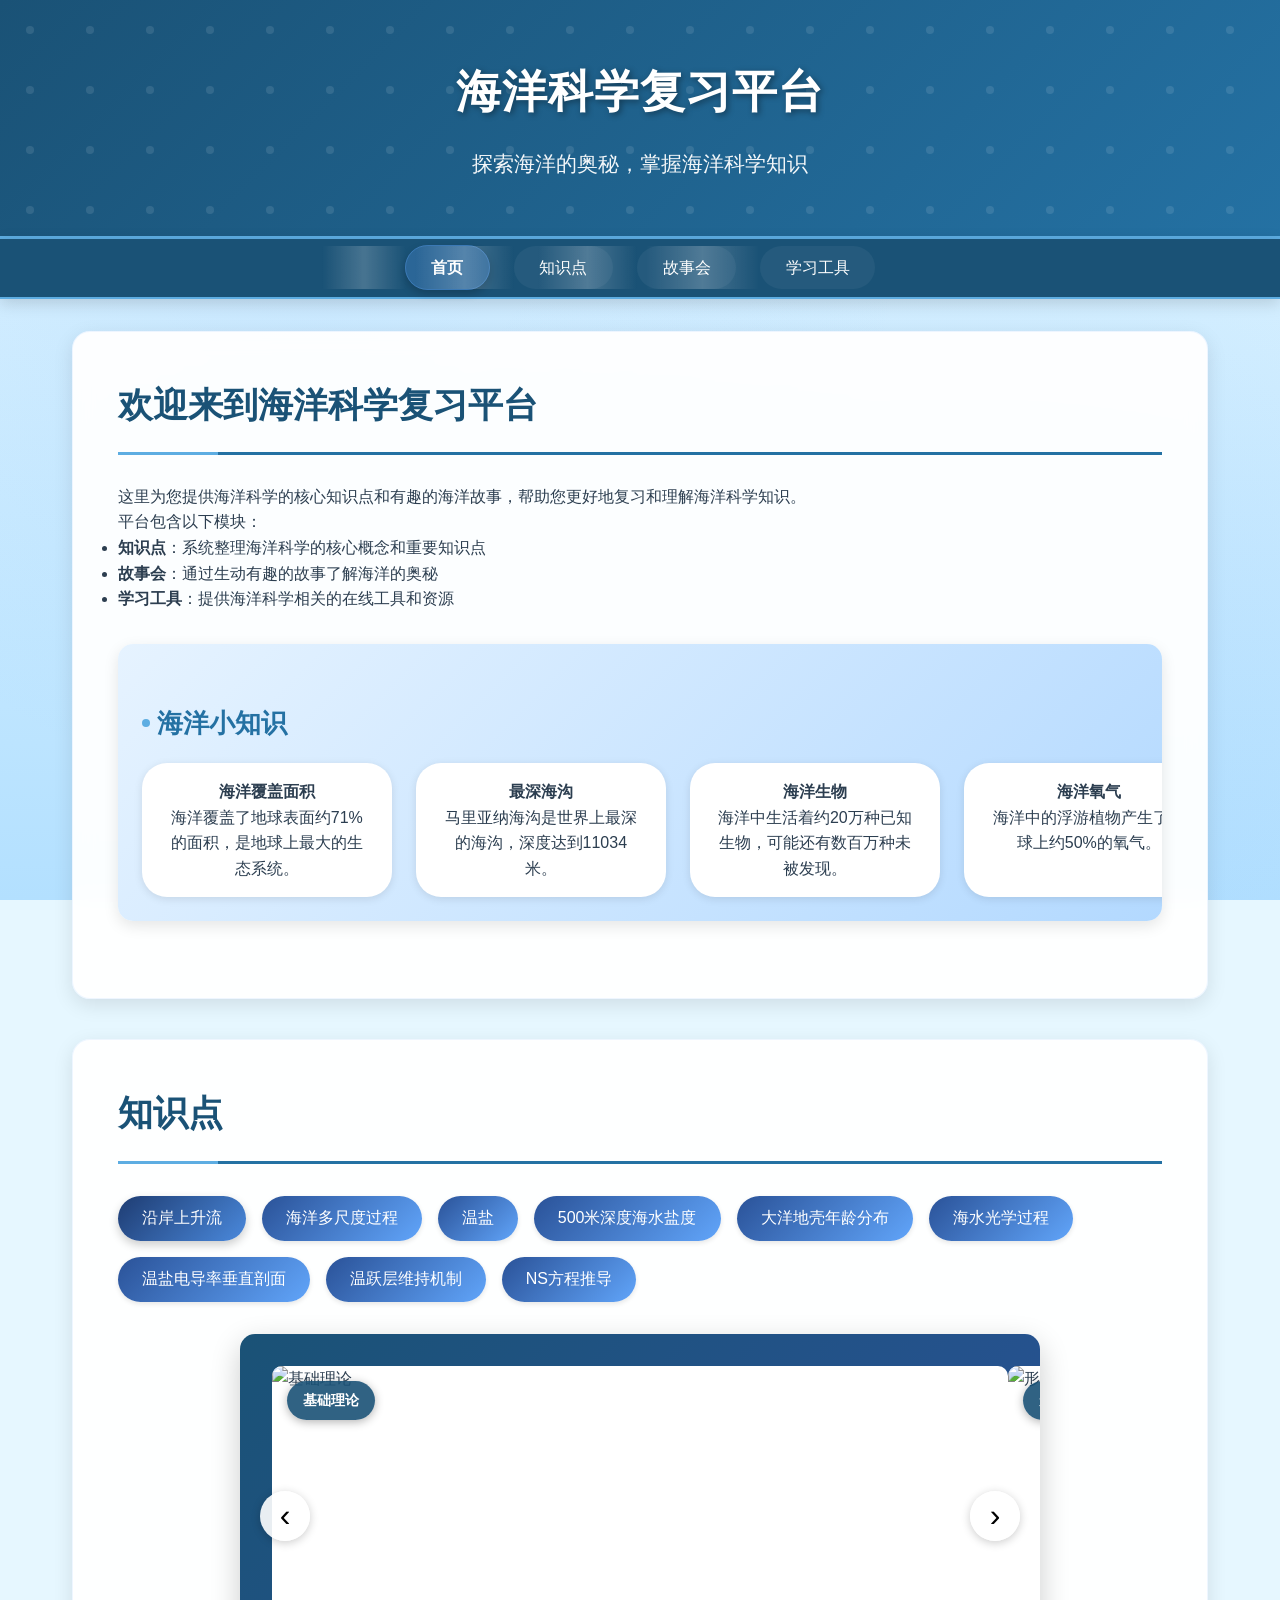
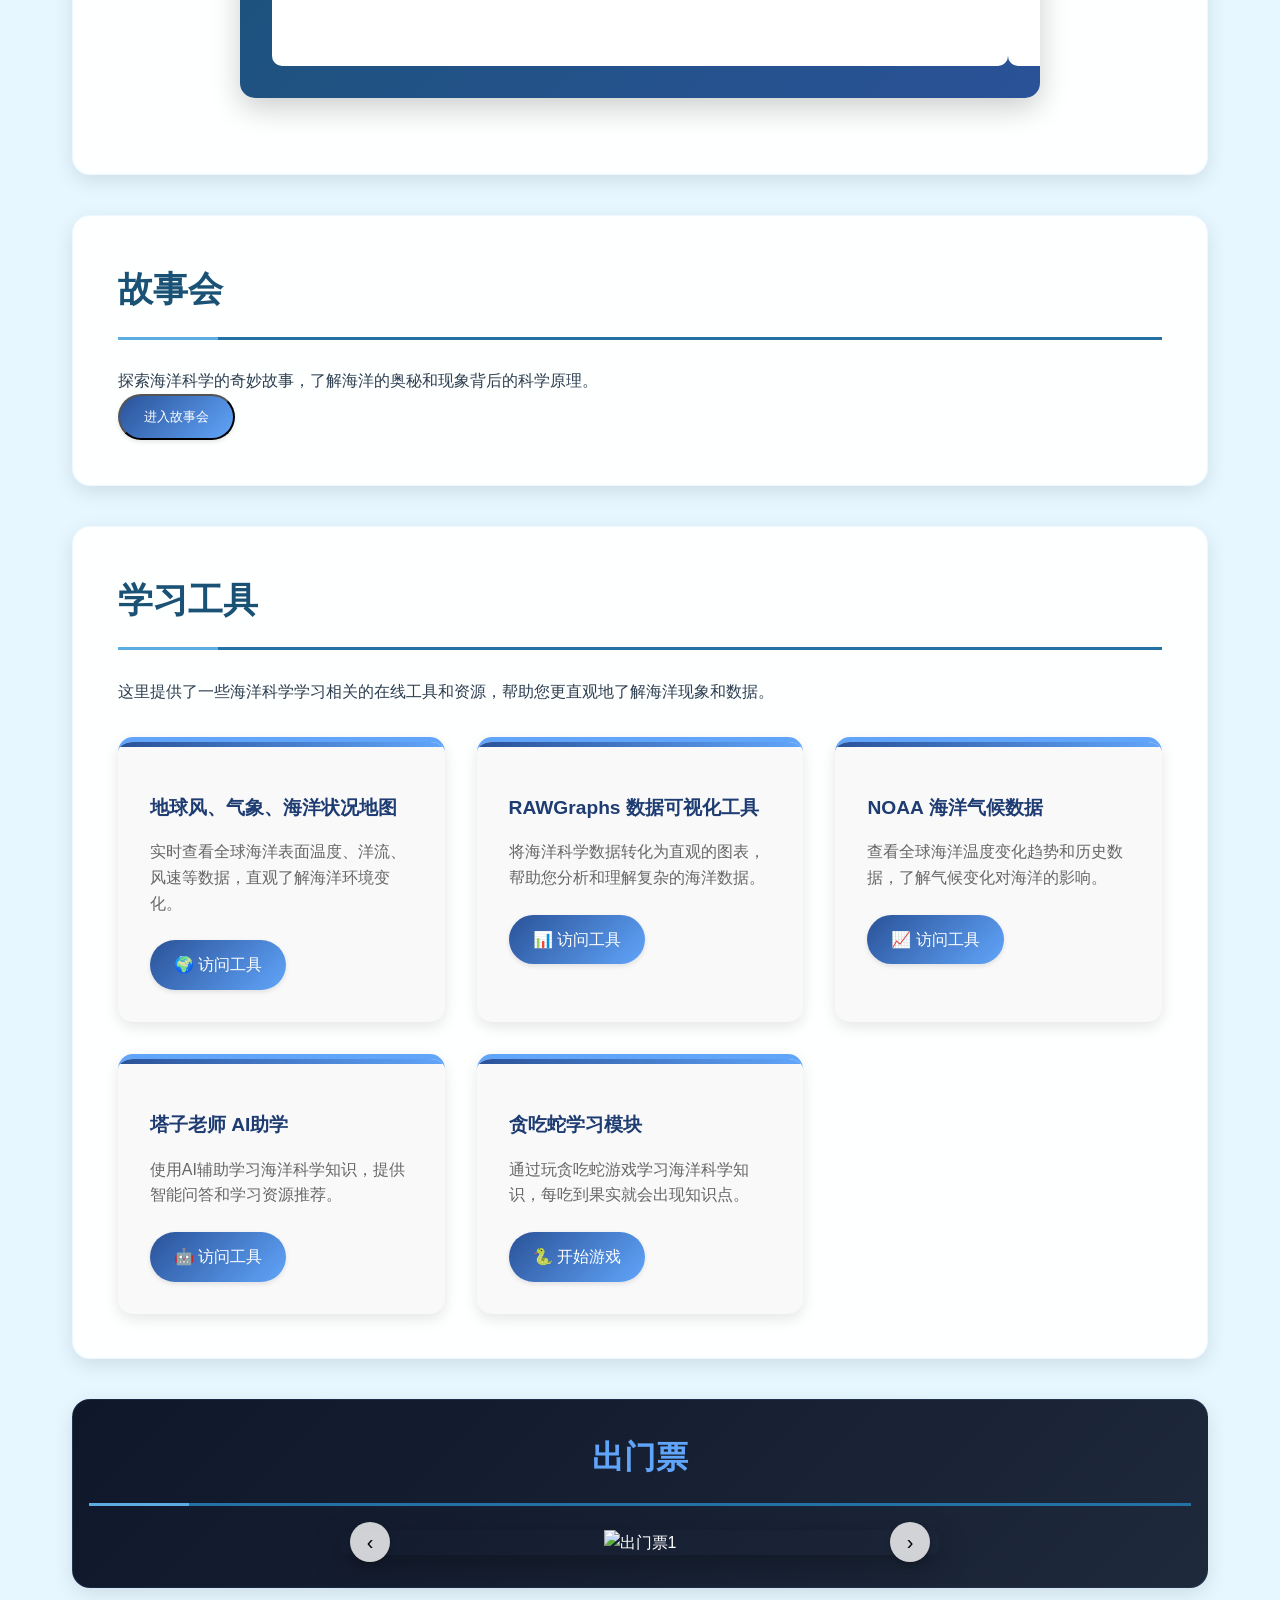
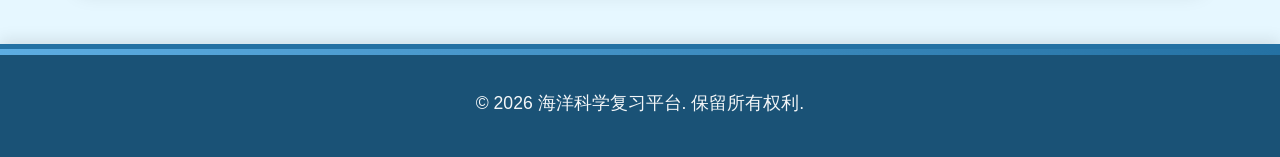
==== index.html @ c27cdcae "Add files via upload" ====
<!DOCTYPE html>
<html lang="zh-CN">
<head>
    <meta charset="UTF-8">
    <meta name="viewport" content="width=device-width, initial-scale=1.0">
    <title>海洋科学复习平台</title>
    <link rel="stylesheet" href="style.css">
</head>
<body>
    <header>
        <h1>海洋科学复习平台</h1>
        <p>探索海洋的奥秘，掌握海洋科学知识</p>
        <div class="ocean-wave"></div>
    </header>
    
    <nav>
        <ul>
            <li><a href="#home" class="active">首页</a></li>
            <li><a href="#knowledge">知识点</a></li>
            <li><a href="#stories">故事会</a></li>
            <li><a href="#tools">学习工具</a></li>
        </ul>
    </nav>
    
    <main>
        <section id="home">
            <h2>欢迎来到海洋科学复习平台</h2>
            <p>这里为您提供海洋科学的核心知识点和有趣的海洋故事，帮助您更好地复习和理解海洋科学知识。</p>
            <p>平台包含以下模块：</p>
            <ul>
                <li><strong>知识点</strong>：系统整理海洋科学的核心概念和重要知识点</li>
                <li><strong>故事会</strong>：通过生动有趣的故事了解海洋的奥秘</li>
                <li><strong>学习工具</strong>：提供海洋科学相关的在线工具和资源</li>
            </ul>
            
            <!-- 海洋小知识滚动视窗 -->
            <div class="scroll-window">
                <h3>海洋小知识</h3>
                <div class="scroll-content">
                    <div class="scroll-item">
                        <strong>海洋覆盖面积</strong>
                        <p>海洋覆盖了地球表面约71%的面积，是地球上最大的生态系统。</p>
                    </div>
                    <div class="scroll-item">
                        <strong>最深海沟</strong>
                        <p>马里亚纳海沟是世界上最深的海沟，深度达到11034米。</p>
                    </div>
                    <div class="scroll-item">
                        <strong>海洋生物</strong>
                        <p>海洋中生活着约20万种已知生物，可能还有数百万种未被发现。</p>
                    </div>
                    <div class="scroll-item">
                        <strong>海洋氧气</strong>
                        <p>海洋中的浮游植物产生了地球上约50%的氧气。</p>
                    </div>
                    <div class="scroll-item">
                        <strong>海水盐度</strong>
                        <p>海水的平均盐度约为3.5%，相当于每升海水中含有35克盐。</p>
                    </div>
                </div>
            </div>
        </section>
        
        <section id="knowledge">
            <h2>知识点</h2>
            
            <!-- 知识主题选择 -->
            <div class="knowledge-topics">
                <button class="topic-btn active" data-topic="upwelling">沿岸上升流</button>
                <button class="topic-btn" data-topic="multi-scale">海洋多尺度过程</button>
                <button class="topic-btn" data-topic="temperature-salinity">温盐</button>
                <button class="topic-btn" data-topic="500m-salinity">500米深度海水盐度</button>
                <button class="topic-btn" data-topic="ocean-crust-age">大洋地壳年龄分布</button>
                <button class="topic-btn" data-topic="ocean-optics">海水光学过程</button>
                <button class="topic-btn" data-topic="temp-salinity-profile">温盐电导率垂直剖面</button>
                <button class="topic-btn" data-topic="thermocline-maintenance">温跃层维持机制</button>
                <button class="topic-btn" data-topic="ns-equation">NS方程推导</button>
            </div>
            
            <!-- 沿岸上升流知识 -->
            <div id="upwelling-topic" class="knowledge-panel">
                <div class="knowledge-carousel-wrapper">
                    <div class="knowledge-carousel-track">
                        <div class="knowledge-carousel-item" data-knowledge="theory" data-topic="upwelling">
                            <img src="../沿岸上升流/微信图片_20260409132640_282_37.jpg" alt="基础理论" />
                            <span class="knowledge-name">基础理论</span>
                        </div>
                        <div class="knowledge-carousel-item" data-knowledge="formation" data-topic="upwelling">
                            <img src="../沿岸上升流/微信图片_20260409132649_284_37.jpg" alt="形成机制" />
                            <span class="knowledge-name">形成机制</span>
                        </div>
                        <div class="knowledge-carousel-item" data-knowledge="ecology" data-topic="upwelling">
                            <img src="../沿岸上升流/微信图片_20260409132653_285_37.jpg" alt="生态效应" />
                            <span class="knowledge-name">生态效应</span>
                        </div>
                        <div class="knowledge-carousel-item" data-knowledge="summary" data-topic="upwelling">
                            <img src="../沿岸上升流/微信图片_20260409132700_286_37.jpg" alt="重点总结" />
                            <span class="knowledge-name">重点总结</span>
                        </div>
                    </div>
                    <button class="knowledge-carousel-prev">‹</button>
                    <button class="knowledge-carousel-next">›</button>
                </div>
            </div>
            
            <!-- 海洋多尺度过程知识 -->
            <div id="multi-scale-topic" class="knowledge-panel" style="display: none;">
                <div class="knowledge-carousel-wrapper">
                    <div class="knowledge-carousel-track">
                        <div class="knowledge-carousel-item" data-knowledge="spectral" data-topic="multi-scale">
                            <img src="../海洋多尺度过程时空谱图/微信图片_20260409132427_266_37.jpg" alt="时空谱图" />
                            <span class="knowledge-name">时空谱图分析</span>
                        </div>
                    </div>
                    <button class="knowledge-carousel-prev">‹</button>
                    <button class="knowledge-carousel-next">›</button>
                </div>
            </div>
            
            <!-- 温盐知识 -->
            <div id="temperature-salinity-topic" class="knowledge-panel" style="display: none;">
                <div class="knowledge-carousel-wrapper">
                    <div class="knowledge-carousel-track">
                        <div class="knowledge-carousel-item" data-knowledge="temperature-salinity" data-topic="temperature-salinity">
                            <img src="../温盐/屏幕截图 2026-04-09 185534.png" alt="温盐图" />
                            <span class="knowledge-name">温盐分析</span>
                        </div>
                    </div>
                    <button class="knowledge-carousel-prev">‹</button>
                    <button class="knowledge-carousel-next">›</button>
                </div>
            </div>
            
            <!-- 500米深度海水盐度知识 -->
            <div id="500m-salinity-topic" class="knowledge-panel" style="display: none;">
                <div class="knowledge-carousel-wrapper">
                    <div class="knowledge-carousel-track">
                        <div class="knowledge-carousel-item" data-knowledge="500m-salinity" data-topic="500m-salinity">
                            <img src="../500 米深度海水盐度/屏幕截图 2026-04-09 191024.png" alt="500米深度海水盐度" />
                            <span class="knowledge-name">500米深度海水盐度</span>
                        </div>
                    </div>
                    <button class="knowledge-carousel-prev">‹</button>
                    <button class="knowledge-carousel-next">›</button>
                </div>
            </div>
            
            <!-- 大洋地壳年龄分布知识 -->
            <div id="ocean-crust-age-topic" class="knowledge-panel" style="display: none;">
                <div class="knowledge-carousel-wrapper">
                    <div class="knowledge-carousel-track">
                        <div class="knowledge-carousel-item" data-knowledge="ocean-crust-age" data-topic="ocean-crust-age">
                            <img src="../大洋地壳年龄分布/屏幕截图 2026-04-09 193112.png" alt="大洋地壳年龄分布" />
                            <span class="knowledge-name">大洋地壳年龄分布</span>
                        </div>
                    </div>
                    <button class="knowledge-carousel-prev">‹</button>
                    <button class="knowledge-carousel-next">›</button>
                </div>
            </div>
            
            <!-- 海水光学过程知识 -->
            <div id="ocean-optics-topic" class="knowledge-panel" style="display: none;">
                <div class="knowledge-carousel-wrapper">
                    <div class="knowledge-carousel-track">
                        <div class="knowledge-carousel-item" data-knowledge="ocean-optics" data-topic="ocean-optics">
                            <img src="../海水光学过程示意图/屏幕截图 2026-04-09 194206.png" alt="海水光学过程" />
                            <span class="knowledge-name">海水光学过程</span>
                        </div>
                    </div>
                    <button class="knowledge-carousel-prev">‹</button>
                    <button class="knowledge-carousel-next">›</button>
                </div>
            </div>
            
            <!-- 温盐电导率垂直剖面知识 -->
            <div id="temp-salinity-profile-topic" class="knowledge-panel" style="display: none;">
                <div class="knowledge-carousel-wrapper">
                    <div class="knowledge-carousel-track">
                        <div class="knowledge-carousel-item" data-knowledge="temp-salinity-profile" data-topic="temp-salinity-profile">
                            <img src="../海水温  盐  电导率垂直剖面图/屏幕截图 2026-04-09 193734.png" alt="温盐电导率垂直剖面" />
                            <span class="knowledge-name">温盐电导率垂直剖面</span>
                        </div>
                    </div>
                    <button class="knowledge-carousel-prev">‹</button>
                    <button class="knowledge-carousel-next">›</button>
                </div>
            </div>
            
            <!-- 温跃层维持机制知识 -->
            <div id="thermocline-maintenance-topic" class="knowledge-panel" style="display: none;">
                <div class="knowledge-carousel-wrapper">
                    <div class="knowledge-carousel-track">
                        <div class="knowledge-carousel-item" data-knowledge="thermocline-maintenance" data-topic="thermocline-maintenance">
                            <img src="../温跃层维持机制/屏幕截图 2026-04-09 195303.png" alt="温跃层维持机制" />
                            <span class="knowledge-name">温跃层维持机制</span>
                        </div>
                    </div>
                    <button class="knowledge-carousel-prev">‹</button>
                    <button class="knowledge-carousel-next">›</button>
                </div>
            </div>
            
            <!-- NS方程推导知识 -->
            <div id="ns-equation-topic" class="knowledge-panel" style="display: none;">
                <div class="knowledge-carousel-wrapper">
                    <div class="knowledge-carousel-track">
                        <div class="knowledge-carousel-item" data-knowledge="ns-equation-1" data-topic="ns-equation">
                            <img src="../NS方程推导/e0b65c9dc15aa2f09f769b7a82db2be5.jpg" alt="NS方程推导1" />
                            <span class="knowledge-name">NS方程推导1</span>
                        </div>
                        <div class="knowledge-carousel-item" data-knowledge="ns-equation-2" data-topic="ns-equation">
                            <img src="../NS方程推导/ecb1b8f8662efb791939652ee848b9d5.jpg" alt="NS方程推导2" />
                            <span class="knowledge-name">NS方程推导2</span>
                        </div>
                    </div>
                    <button class="knowledge-carousel-prev">‹</button>
                    <button class="knowledge-carousel-next">›</button>
                </div>
            </div>
            
            <!-- 知识点详情页面 -->
            <div id="knowledge-detail" style="display: none; margin-top: 3rem;">
                <button id="back-to-knowledge" class="tool-link" style="margin-bottom: 1rem;">返回知识点</button>
                
                <!-- 沿岸上升流详情 -->
                <div id="upwelling-details">
                    <!-- 基础理论详情 -->
                    <div id="theory-detail" class="knowledge-card" style="display: none;">
                        <h4>一、基础理论（地转平衡、Ekman漂流）</h4>
                        <ul>
                            <li><strong>1. 地转平衡</strong></li>
                            <li>地转平衡位置参数，相关的公式：</li>
                            <li>Q = (f + β) / H = 参量</li>
                            <li>- f：科氏参数，随纬度增大而增大</li>
                            <li>- β：行星涡度，随纬度变化</li>
                            <li>- H：海水深度</li>
                            <li>地转平衡特点：</li>
                            <li>1. 同纬度，H变化 → 地转流变化</li>
                            <li>2. H不变，北向流动 → f变化导致地转流变化</li>
                            <li>3. β→0时，f与H同尺度变化，称为Sverdrup平衡流</li>
                            
                            <li><strong>2. Ekman漂流</strong></li>
                            <li>风场作用下，表层海水流动方向：</li>
                            <li>- 北半球：向右偏转45°</li>
                            <li>- 南半球：向左偏转45°</li>
                            
                            <li><strong>3. Ekman抽吸</strong></li>
                            <li>Ekman层底部由于摩擦引起的垂直运动：</li>
                            <li>- 辐散 → 海水从深层向上补充</li>
                            <li>- 辐合 → 海水向深层下沉</li>
                            
                            <li><strong>4. Sverdrup平衡</strong></li>
                            <li>风生Ekman输运使海水在大洋西部堆积，表层海水向岸运动，形成密度跃层，是冷上升流的重要机制</li>
                            
                            <li><strong>5. 西向强化</strong></li>
                            <li>Sverdrup平衡在大洋西部，由于强的西边界流（如墨西哥湾流）的存在，使得西边界流成为深海环流的重要组成部分</li>
                        </ul>
                    </div>
                    
                    <!-- 形成机制详情 -->
                    <div id="formation-detail" class="knowledge-card" style="display: none;">
                        <h4>二、沿岸上升流的形成机制</h4>
                        <ul>
                            <li><strong>1. 风场作用</strong></li>
                            <li>沿岸风场通过Ekman输运导致<strong>离岸</strong>的海水输运，深层海水向上补充，形成沿岸上升流</li>
                            
                            <li><strong>2. 离岸风的 Ekman 输运</strong></li>
                            <li>- 北半球：风平行于岸线吹 → 海水离岸输运 → 上升流</li>
                            <li>- 南半球：风平行于岸线吹 → 海水离岸输运 → 上升流</li>
                            <li>总之，Ekman输运导致沿岸深层海水上升</li>
                            
                            <li><strong>3. 主要因素</strong></li>
                            <li>- 季风驱动</li>
                            <li>- 科里奥利力的影响</li>
                            <li>- 海底地形和海岸线形状的影响</li>
                            <li>- 沿岸流与上升流的相互作用</li>
                            
                            <li><strong>4. 上升流的强度和特征</strong></li>
                            <li>- 上升流区的水团特征（低温、高盐、高营养盐）</li>
                            <li>- 上升流的强度和范围受季风和地形影响</li>
                            
                            <li><strong>5. 地转平衡在上升流中的作用</strong></li>
                            <li>当风生使海水堆积（H增大），科里奥利力平衡时，形成沿岸上升流的结构</li>
                        </ul>
                    </div>
                    
                    <!-- 生态效应详情 -->
                    <div id="ecology-detail" class="knowledge-card" style="display: none;">
                        <h4>三、沿岸上升流的生态效应</h4>
                        <ul>
                            <li><strong>1. 上升流区的生物生产</strong></li>
                            <li>上升流将深层营养物质带到表层，促进浮游植物生长，形成高生产力区</li>
                            
                            <li><strong>2. 上升流对海洋生物的影响</strong></li>
                            <li>上升流区是重要的渔场，支持丰富的渔业资源</li>
                            
                            <li><strong>3. 上升流与海洋生态系统</strong></li>
                            <li>强上升流区的渔业资源丰富，但也可能导致底层缺氧现象</li>
                            
                            <li><strong>4. 上升流的环境影响</strong></li>
                            <li>上升流对气候和海洋环境有重要影响</li>
                        </ul>
                    </div>
                    
                    <!-- 重点总结详情 -->
                    <div id="summary-detail" class="knowledge-card" style="display: none;">
                        <h4>四、重点总结</h4>
                        <ul>
                            <li>1. 地转平衡是海洋环流的基本原理</li>
                            <li>2. 风生Ekman输运，导致离岸辐散</li>
                            <li>3. 离岸辐散导致Sverdrup平衡和冷上升流</li>
                            <li>4. 西向强化形成强的西边界流</li>
                            <li>5. 沿岸风驱动离岸Ekman输运，导致上升流</li>
                            <li>6. 上升流区是重要的渔业资源，支持高生产力</li>
                        </ul>
                    </div>
                </div>
                
                <!-- 海洋多尺度过程详情 -->
                <div id="multi-scale-details">
                    <div id="spectral-detail" class="knowledge-card" style="display: none;">
                        <h4>海洋多尺度过程时空谱图</h4>
                        <ul>
                            <li><strong>一、坐标轴与核心逻辑</strong></li>
                            <li><strong>坐标轴定义</strong></li>
                            <li>- 纵轴（Time Scales，时间尺度，对数坐标）：从1秒到100年，代表海洋过程发生、变化的时间周期/持续时间</li>
                            <li>- 横轴（Horizontal Spatial Scales，水平空间尺度，对数坐标）：从1mm到10,000km，代表海洋过程影响的空间范围</li>
                            <li><strong>核心规律</strong>：海洋过程遵循尺度对应性：空间尺度越大，时间尺度越长（大尺度过程变化慢、影响久；小尺度过程变化快、影响局地），是地球流体力学的核心特征之一</li>
                            <li><strong>趣味参照</strong>：</li>
                            <li>- 《后天》（The Day After Tomorrow）：对应气候尺度（百年级），是大尺度海洋-大气耦合系统的艺术化夸张</li>
                            <li>- 红酒入杯：对应微观小尺度（秒-分钟、毫米级），展示分子扩散、湍流混合等微观过程</li>
                            
                            <li><strong>二、按尺度层级拆解核心过程</strong></li>
                            <li><strong>1. 微观小尺度过程（秒-分钟、毫米-米级）</strong></li>
                            <li>过程名称：Molecular Processes（分子过程），尺度特征：1秒、1mm级，核心知识点：海洋最基础的微观过程，包括分子扩散、分子粘性，是海洋混合的底层机制，仅在极端平静环境中主导，实际海洋中被湍流过程覆盖</li>
                            <li>过程名称：Individual Movement（个体运动），尺度特征：分钟-小时、厘米-分米级，核心知识点：海洋生物（如浮游生物）的个体游动、颗粒物沉降运动，是海洋生态系统的微观基础</li>
                            <li>过程名称：Turbulent Patch Size（湍流斑块尺度），尺度特征：分钟-小时、分米-米级，核心知识点：海洋湍流的核心尺度，是海洋动量、热量、盐度混合的主要载体，由剪切力、浮力等驱动，是小尺度能量耗散的关键</li>
                            <li>过程名称：Langmuir Cells（朗缪尔环流），尺度特征：小时级、米-百米级，核心知识点：风驱动的表层螺旋状环流，由风应力和波浪相互作用产生，会将表层浮油、浮游生物聚集成条带，是上层海洋混合的重要过程</li>
                            <li>过程名称：Surface Waves（表面波），尺度特征：秒-小时、米-百米级，核心知识点：日常可见的海浪，由风直接驱动，周期从几秒（风浪）到几十秒（涌浪），是海气界面动量交换的核心载体</li>
                            
                            <li><strong>2. 中观次中尺度过程（小时-天、百米-公里级）</strong></li>
                            <li>过程名称：Inertial/Internal & Solitary Waves（惯性流/内波/孤立波），尺度特征：小时-天、百米-百公里级，核心知识点：海洋内部的波动过程：①惯性流：科氏力作用下的水体振荡，中纬度周期约17小时；②内波：海水层结下的内部波动，振幅可达百米，是海洋内部能量传递、混合的关键；③孤立内波：非线性内波，常见于陆架坡折区，对海洋工程、声学传播影响极大</li>
                            <li>过程名称：Internal Tides（内潮），尺度特征：天级、公里-百公里级，核心知识点：潮汐作用在层结海水中激发的内波，是深海混合的重要能量来源，周期与天文潮一致（半日/全日潮）</li>
                            <li>过程名称：Surface Tides（表面潮），尺度特征：天级、公里-百公里级，核心知识点：天文引潮力驱动的海面升降运动，是全球海洋最规律的大尺度波动，周期12.4小时（半日潮）或24.8小时（全日潮）</li>
                            <li>过程名称：Plankton Migration（浮游生物垂直迁移），尺度特征：天级、百米-公里级，核心知识点：浮游生物的昼夜垂直迁移：白天潜至深海躲避捕食，夜间上浮至表层摄食，是海洋生物泵的核心过程，影响海洋碳循环</li>
                            <li>过程名称：Phytoplankton Blooms（浮游植物藻华），尺度特征：周-月级、公里-百公里级，核心知识点：营养盐、光照充足时浮游植物爆发性增殖，常见于春季上升流区、河口区，是海洋生态系统的关键事件，影响全球碳循环</li>
                            
                            <li><strong>3. 中尺度过程（天-月、百公里-千公里级，黑色圆圈标注核心区）</strong></li>
                            <li>过程名称：Fronts, Eddies & Filaments（锋面、涡旋、丝状物），尺度特征：天-月级、百公里-千公里级，核心知识点：海洋中尺度动力过程的核心：①中尺度涡：直径10-1000km、生命周期数周-数月的涡旋，是海洋的"天气系统"，携带大量动量、热量、盐度，影响全球环流；②锋面：水团性质（温盐密）的突变界面，是涡旋、上升流的伴生过程，也是渔业资源富集区；③丝状物：锋面延伸出的细长水团结构，是中尺度过程的典型特征</li>
                            <li>过程名称：Coastally Trapped Waves（沿岸陷波），尺度特征：天-月级、百公里-千公里级，核心知识点：仅在陆架区域传播的trapped波动，由风场、地形驱动，影响沿岸海平面、环流，是沿岸海洋过程的核心</li>
                            <li>过程名称：Synoptic Storms, River Outflows, & Sediment Resuspension（天气尺度风暴、河流冲淡水、泥沙再悬浮），尺度特征：天-周级、公里-百公里级，核心知识点：天气尺度过程对海洋的影响：①风暴引发的强风混合、泥沙再悬浮；②河流冲淡水在近岸形成的低盐羽流，影响近岸环流与生态</li>
                            
                            <li><strong>4. 大尺度气候尺度过程（月-百年、千公里-万公里级）</strong></li>
                            <li>过程名称：Seasonal MLD & Biomass Cycles（季节混合层深度与生物量循环），尺度特征：月-年级、千公里级，核心知识点：上层海洋的季节变化：冬季风强，混合层深；夏季层结强，混合层浅，对应浮游生物生物量的季节循环，是海洋生态系统的季节节律</li>
                            <li>过程名称：ENSO（厄尔尼诺-南方涛动），尺度特征：年级、千公里-万公里级，核心知识点：热带太平洋的海气耦合振荡，周期2-7年，是全球气候变率的最强信号，通过遥相关影响全球天气、海洋环流</li>
                            <li>过程名称：Decadal Oscillations/ Fish Regime Shifts（年代际振荡/鱼类种群regime转变），尺度特征：10年级、千公里-万公里级，核心知识点：海洋的年代际气候变率（如PDO太平洋年代际振荡、AMO大西洋多年代际振荡），会引发鱼类种群的长期结构转变，影响渔业资源</li>
                            <li>过程名称：CLIMATE（气候），尺度特征：百年级、全球尺度，核心知识点：海洋-大气系统的长期气候态，包括温盐环流（AMOC）、全球海洋环流，是地球气候系统的核心调节器，《后天》的设定即基于此尺度过程</li>
                            
                            <li><strong>三、核心科学意义</strong></li>
                            <li>1. 尺度层级与能量级联：海洋能量从大尺度环流（气候尺度）向中尺度涡、小尺度湍流逐级传递，最终以分子耗散的形式转化为热量，是海洋能量循环的核心逻辑</li>
                            <li>2. 跨尺度相互作用：小尺度过程（如湍流混合）会影响大尺度环流（如温盐环流），大尺度过程（如ENSO）会调制中尺度涡、藻华等中小尺度过程，海洋系统是多尺度耦合的整体</li>
                            <li>3. 研究与应用价值：</li>
                            <li>- 小尺度过程：海洋工程、声学探测、海洋混合研究</li>
                            <li>- 中尺度过程：海洋预报、渔业资源、海洋环境监测</li>
                            <li>- 大尺度过程：气候预测、全球变化研究</li>
                            
                            <li><strong>四、尺度对应性直观理解</strong></li>
                            <li>尺度层级：微观，空间尺度：毫米-米，时间尺度：秒-小时，类比：红酒入杯的分子扩散、湍流混合</li>
                            <li>尺度层级：中观，空间尺度：米-百公里，时间尺度：小时-月，类比：海浪、内波、藻华</li>
                            <li>尺度层级：中尺度，空间尺度：百公里-千公里，时间尺度：月-年，类比：海洋涡旋（海洋的"台风"）</li>
                            <li>尺度层级：大尺度/气候，空间尺度：千公里-全球，时间尺度：年-百年，类比：全球环流、ENSO、《后天》中的气候灾变</li>
                        </ul>
                    </div>
                </div>
                
                <!-- 温盐详情 -->
                <div id="temperature-salinity-details">
                    <div id="temperature-salinity-detail" class="knowledge-card" style="display: none;">
                        <h4>温盐分析</h4>
                        <ul>
                            <li><strong>一、温度和盐度的基本概念</strong></li>
                            <li><strong>温度（Temperature）</strong>：海洋的热力状态，影响海水密度、环流和生态系统</li>
                            <li><strong>盐度（Salinity）</strong>：海水中溶解盐类的含量，影响海水密度和结冰点</li>
                            <li><strong>温盐图（T-S Diagram）</strong>：展示海水温度与盐度关系的图表，用于识别水团</li>
                            
                            <li><strong>二、温盐分布特征</strong></li>
                            <li><strong>表层分布</strong>：受太阳辐射、大气环流和洋流影响，呈现纬度地带性</li>
                            <li><strong>垂直分布</strong>：形成温跃层和盐跃层，影响海洋分层结构</li>
                            <li><strong>季节变化</strong>：受季节 heating 和 cooling 影响，混合层深度发生变化</li>
                            
                            <li><strong>三、温盐对海洋环流的影响</strong></li>
                            <li><strong>密度驱动环流</strong>：温度和盐度共同决定海水密度，驱动深层环流</li>
                            <li><strong>温盐环流（Thermohaline Circulation）</strong>：全球尺度的海水循环系统，对气候调节至关重要</li>
                            <li><strong>水团形成</strong>：不同温盐特征的水团在特定区域形成，如北大西洋深层水、南极底层水等</li>
                            
                            <li><strong>四、研究方法与应用</strong></li>
                            <li><strong>观测方法</strong>：CTD（温盐深仪）、Argo浮标、卫星遥感等</li>
                            <li><strong>数据分析</strong>：温盐图、水团分析、混合分析等</li>
                            <li><strong>应用领域</strong>：气候预测、海洋资源开发、环境监测等</li>
                            
                            <li><strong>五、全球变化对温盐的影响</strong></li>
                            <li>全球变暖导致海水温度升高，影响温跃层结构</li>
                            <li>冰川融化和淡水输入改变海水盐度分布</li>
                            <li>温盐变化可能影响全球温盐环流，进而影响全球气候</li>
                        </ul>
                    </div>
                </div>
                
                <!-- 500米深度海水盐度详情 -->
                <div id="500m-salinity-details">
                    <div id="500m-salinity-detail" class="knowledge-card" style="display: none;">
                        <h4>500米深度海水盐度</h4>
                        <ul>
                            <li><strong>一、500米深度的海洋环境特征</strong></li>
                            <li><strong>深度位置</strong>：位于海洋上层与深层之间的过渡带，属于中层海洋</li>
                            <li><strong>物理环境</strong>：光线微弱，温度相对稳定，压力约50个大气压</li>
                            <li><strong>环流特征</strong>：受上层环流和深层环流的共同影响</li>
                            
                            <li><strong>二、全球500米深度盐度分布特征</strong></li>
                            <li><strong>纬度分布</strong>：热带海域盐度较高，高纬度海域盐度较低</li>
                            <li><strong>海域差异</strong>：大西洋盐度普遍高于太平洋和印度洋</li>
                            <li><strong>区域特征</strong>：沿岸上升流区和河口区盐度较低，开阔海域盐度较为均匀</li>
                            
                            <li><strong>三、影响500米深度盐度的因素</strong></li>
                            <li><strong>上层过程</strong>：蒸发与降水的平衡，河流淡水输入，海冰形成与融化</li>
                            <li><strong>环流作用</strong>：表层环流的输送，深层水团的侵入</li>
                            <li><strong>混合过程</strong>：湍流混合，内波作用，双扩散对流</li>
                            
                            <li><strong>四、500米深度盐度的生态意义</strong></li>
                            <li>影响中层海洋生物的分布和生存</li>
                            <li>调节海洋碳循环和营养盐分布</li>
                            <li>作为海洋环境变化的重要指标</li>
                            
                            <li><strong>五、研究方法与数据来源</strong></li>
                            <li><strong>观测手段</strong>：CTD剖面测量，Argo浮标网络，海洋观测站</li>
                            <li><strong>数据分析</strong>：空间插值，时间序列分析，数值模拟</li>
                            <li><strong>应用价值</strong>：海洋环流研究，气候预测，海洋资源评估</li>
                            
                            <li><strong>六、全球变化对500米深度盐度的影响</strong></li>
                            <li>全球变暖可能导致海洋层结增强，影响垂直混合</li>
                            <li>降水模式变化影响表层盐度，进而影响500米深度</li>
                            <li>温盐环流的变化可能改变500米深度的水团结构</li>
                        </ul>
                    </div>
                </div>
                
                <!-- 大洋地壳年龄分布详情 -->
                <div id="ocean-crust-age-details" style="display: none;">
                    <div id="ocean-crust-age-detail" class="knowledge-card">
                        <h4>大洋地壳年龄分布</h4>
                        <ul>
                            <li><strong>一、基本特征</strong></li>
                            <li>洋壳年龄以洋中脊（mid-ocean ridge）为中心，向两侧呈对称递增规律</li>
                            <li>洋中脊处洋壳年龄最新（0 百万年），海沟处洋壳年龄最老（约 1.8 亿年）</li>
                            <li>洋壳年龄与到洋中脊的距离成正比</li>
                            
                            <li><strong>二、海底扩张理论</strong></li>
                            <li>洋中脊是新洋壳的诞生地，地幔物质上涌冷却形成新洋壳</li>
                            <li>新洋壳持续推动老洋壳向两侧移动</li>
                            <li>老洋壳最终在海沟处俯冲消亡</li>
                            <li>洋壳年龄远小于大陆地壳（大陆地壳最老可达 40 亿年）</li>
                            
                            <li><strong>三、验证方法</strong></li>
                            <li>磁异常条带分析</li>
                            <li>深海钻探直接采样</li>
                            <li>海洋地球物理测量</li>
                            
                            <li><strong>四、科学意义</strong></li>
                            <li>是全球板块划分的核心依据</li>
                            <li>可用于重建古海洋演化历史</li>
                            <li>支撑海洋地质、古气候等多领域研究</li>
                            <li>验证板块构造学说的重要证据</li>
                        </ul>
                    </div>
                </div>
                
                <!-- 海水光学过程详情 -->
                <div id="ocean-optics-details" style="display: none;">
                    <div id="ocean-optics-detail" class="knowledge-card">
                        <h4>海水光学过程</h4>
                        <ul>
                            <li><strong>一、核心概念</strong></li>
                            <li><strong>固有光学量</strong>：仅由海水、悬浮物、叶绿素决定，包括吸收、散射，是海水的固有属性</li>
                            <li><strong>辐射量</strong>：环境（太阳、天空）与海水相互作用产生的下行/上行辐照度，即光合有效辐射（PAR）</li>
                            <li><strong>表观光学量</strong>：由固有光学量与环境共同决定，包括反射率（水色）、辐照度衰减</li>
                            
                            <li><strong>二、光在海水中的传播</strong></li>
                            <li>蓝光在海水中穿透最深</li>
                            <li>红光衰减最快</li>
                            <li>清洁大洋海水呈蓝色</li>
                            <li>近岸含大量悬浮物/叶绿素，水色偏绿/黄</li>
                            
                            <li><strong>三、应用价值</strong></li>
                            <li><strong>水色遥感</strong>：通过观测海水反射率，反演叶绿素浓度、悬浮物、黄色物质等</li>
                            <li><strong>初级生产力监测</strong>：基于叶绿素浓度反演</li>
                            <li><strong>真光层深度</strong>：PAR决定了真光层（透光层）的深度（通常为0-200m）</li>
                            <li><strong>海洋生态系统研究</strong>：光对浮游植物生长的影响</li>
                            
                            <li><strong>四、观测技术</strong></li>
                            <li>卫星遥感（如MODIS、SeaWiFS）</li>
                            <li>现场光学仪器测量</li>
                            <li>实验室分光光度计分析</li>
                        </ul>
                    </div>
                </div>
                
                <!-- 温盐电导率垂直剖面详情 -->
                <div id="temp-salinity-profile-details" style="display: none;">
                    <div id="temp-salinity-profile-detail" class="knowledge-card">
                        <h4>温盐电导率垂直剖面</h4>
                        <ul>
                            <li><strong>一、海洋垂直分层结构</strong></li>
                            <li><strong>温度（T）</strong>：表层混合层温度均匀，下方出现温跃层（温度随深度骤降），深层水温度稳定在0-4℃</li>
                            <li><strong>盐度（S）</strong>：表层受蒸发、降水影响变幅大，深层水盐度稳定</li>
                            <li><strong>电导率（C）</strong>：与盐度正相关，CTD通过电导率反演盐度</li>
                            
                            <li><strong>二、位温（θ）概念</strong></li>
                            <li>位温是海水绝热抬升到海面的温度</li>
                            <li>消除了压力对温度的影响</li>
                            <li>用于深层水团的准确对比</li>
                            <li>深层水压力大，现场温度略高于位温</li>
                            
                            <li><strong>三、CTD观测系统</strong></li>
                            <li>CTD（温盐深仪）是海洋观测的核心设备</li>
                            <li>同步测量温度、盐度、深度</li>
                            <li>提供海洋垂直结构的基础数据</li>
                            
                            <li><strong>四、科学意义</strong></li>
                            <li>研究海洋环流和水团运动</li>
                            <li>分析海洋层化特征</li>
                            <li>监测海洋环境变化</li>
                            <li>支撑气候预测模型</li>
                        </ul>
                    </div>
                </div>
                
                <!-- 温跃层维持机制详情 -->
                <div id="thermocline-maintenance-details" style="display: none;">
                    <div id="thermocline-maintenance-detail" class="knowledge-card">
                        <h4>温跃层维持机制</h4>
                        <ul>
                            <li><strong>一、核心平衡原理</strong></li>
                            <li>温跃层的维持是<strong>向下扩散（Downward diffusion）与向上平流/输送（Upward advection）</strong>动态平衡的结果</li>
                            <li><strong>向下扩散</strong>：分子/湍流扩散将表层热量向下输送</li>
                            <li><strong>向上平流</strong>：海水上涌或水平输送将深层热量/动量向上带</li>
                            
                            <li><strong>二、平衡方程</strong></li>
                            <li>数学表达：A ∂T/∂z = wT</li>
                            <li>其中：</li>
                            <li>- A ∂T/∂z：涡旋扩散引起的热通量</li>
                            <li>- wT：垂直运动（上涌/下沉）携带的热通量</li>
                            
                            <li><strong>三、物理意义</strong></li>
                            <li>当扩散与平流的热量传输速率相等时，温跃层深度保持稳定</li>
                            <li>若平衡被打破（如风力增强），温跃层会发生升降</li>
                            <li>温跃层的稳定性对海洋环流和生态系统有重要影响</li>
                            
                            <li><strong>四、影响因素</strong></li>
                            <li><strong>风力作用</strong>：风应力引起的混合和上涌</li>
                            <li><strong>热通量</strong>：太阳辐射和海气热交换</li>
                            <li><strong>淡水通量</strong>：降水、蒸发和河流输入</li>
                            <li><strong>海洋环流</strong>：水平和垂直环流的影响</li>
                            
                            <li><strong>五、研究意义</strong></li>
                            <li>理解海洋热收支和能量平衡</li>
                            <li>预测气候变化对海洋层结的影响</li>
                            <li>分析海洋生态系统的响应</li>
                            <li>改进海洋数值模型</li>
                        </ul>
                    </div>
                </div>
                
                <!-- NS方程推导详情 -->
                <div id="ns-equation-details" style="display: none;">
                    <div id="ns-equation-1-detail" class="knowledge-card">
                        <h4>NS方程推导</h4>
                        <ul>
                            <li><strong>一、基本概念</strong></li>
                            <li>NS方程（Navier-Stokes方程）是描述流体运动的基本方程</li>
                            <li>它是动量守恒定律在流体力学中的具体表现形式</li>
                            <li>适用于牛顿流体的运动描述</li>
                            
                            <li><strong>二、方程形式</strong></li>
                            <li>矢量形式：ρ(Du/Dt) = -∇p + μ∇²u + ρg</li>
                            <li>其中：</li>
                            <li>- ρ：流体密度</li>
                            <li>- u：速度矢量</li>
                            <li>- p：压力</li>
                            <li>- μ：动力粘度</li>
                            <li>- g：重力加速度</li>
                            <li>- D/Dt：物质导数</li>
                            
                            <li><strong>三、推导步骤</strong></li>
                            <li>1. 从动量守恒定律出发</li>
                            <li>2. 考虑质量守恒</li>
                            <li>3. 应用牛顿粘性定律</li>
                            <li>4. 推导得到最终形式</li>
                            
                            <li><strong>四、应用领域</strong></li>
                            <li>海洋环流模拟</li>
                            <li>大气环流预报</li>
                            <li>工程流体力学</li>
                            <li>航空航天技术</li>
                            
                            <li><strong>五、学习资源</strong></li>
                            <li><a href="../NS方程推导/黄芷琪3250100520 N-S方程.pptx" target="_blank" style="color: #2a5298; text-decoration: underline;">点击查看NS方程推导PPT</a></li>
                            <li><strong>六、视频讲解</strong></li>
                            <li>以下是熊学军老师关于NS方程推导的讲课视频：</li>
                            <li>
                                <div class="video-container">
                                    <video controls width="100%" height="auto">
                                        <source src="../熊学军老师讲课视频/海洋科学基础2026_20260409_20430564.mp4" type="video/mp4">
                                        您的浏览器不支持视频播放。
                                    </video>
                                </div>
                            </li>
                        </ul>
                    </div>
                    <div id="ns-equation-2-detail" class="knowledge-card" style="display: none;">
                        <h4>NS方程推导（续）</h4>
                        <ul>
                            <li><strong>一、补充推导细节</strong></li>
                            <li>详细的数学推导过程</li>
                            <li>边界条件的处理</li>
                            <li>初始条件的设定</li>
                            
                            <li><strong>二、数值解法</strong></li>
                            <li>有限差分法</li>
                            <li>有限元法</li>
                            <li>谱方法</li>
                            <li>有限体积法</li>
                            
                            <li><strong>三、简化形式</strong></li>
                            <li>不可压缩流体的NS方程</li>
                            <li>无粘性流体的欧拉方程</li>
                            <li>边界层方程</li>
                            
                            <li><strong>四、计算流体力学应用</strong></li>
                            <li>CFD软件的应用</li>
                            <li>网格生成技术</li>
                            <li>湍流模型</li>
                            
                            <li><strong>五、学习资源</strong></li>
                            <li><a href="../NS方程推导/黄芷琪3250100520 N-S方程.pptx" target="_blank" style="color: #2a5298; text-decoration: underline;">点击查看NS方程推导PPT</a></li>
                        </ul>
                    </div>
                </div>
            </div>
        </section>
        
        <section id="stories">
            <h2>故事会</h2>
            
            <!-- 故事会入口 -->
            <div id="story-entrance">
                <p>探索海洋科学的奇妙故事，了解海洋的奥秘和现象背后的科学原理。</p>
                <button id="enter-stories" class="tool-link">进入故事会</button>
            </div>
            
            <!-- 故事选择界面 -->
            <div id="story-selection" style="display: none;">
                <h3>选择故事</h3>
                <div class="story-buttons">
                    <button class="story-btn" data-story="wave">海洋表面重力波的故事</button>
                    <button class="story-btn" data-story="upwelling">沿岸上升流的故事</button>
                    <button class="story-btn" data-story="elnino">厄尔尼诺现象的故事</button>
                    <button id="back-to-entrance" class="tool-link" style="margin-top: 2rem;">返回</button>
                </div>
            </div>
            
            <!-- 故事内容界面 -->
            <div id="story-content" style="display: none;">
                <button id="back-to-selection" class="tool-link" style="margin-bottom: 1rem;">返回故事选择</button>
                
                <!-- 海洋表面重力波故事 -->
                <div id="wave-story" class="story-card" style="display: none;">
                    <h4>海洋表面重力波的故事</h4>
                    <p>这个听起来很专业的词汇，其实就是我们日常生活中看见的“海浪”。它们是由于重力（或者说是重力和水的密度差）而产生的波动。</p>
                    
                    <h5>🌊 故事一：风是舞者，重力是导演</h5>
                    <h6>🎭 场景设定</h6>
                    <p>想象一下，你是一位站在甲板上的船员，身边有一位叫“风儿”的调皮少年。他们决定玩一场“谁把海面搅动得更大”的游戏。</p>
                    
                    <h6>💨 起始：风儿的挑衅</h6>
                    <p>风儿兴奋地跑来跑去（实际上是指吹动海面），用他的手（即风力）在海面上快速摩擦，像在海面上“搓痒痒”。这时，海水被推向一边，形成了一个隆起的波峰。</p>
                    <p>解释：风是表面重力波最主要的“扰动机制”。当风吹过海面时，它对水体施加压力，迫使海水抬升形成波峰；随后，重力作为“恢复机制”，试图将抬高的水体拉回平衡位置，导致水体向下落，形成波谷。</p>
                    
                    <h6>⚖️ 过程：重力的回归</h6>
                    <p>当风儿离开后，那个抬高的海水由于自身重量（重力）开始下沉。这个下沉的水体在水平面上会产生一种向外的压力差，推动周围的水向外流动。</p>
                    <p>解释：水体在高处会产生更高的压强，形成指向周围的“压力梯度力”。这股力推动水体向外水平辐散，使得波峰最终下沉，而波谷抬升。</p>
                    
                    <h5>🌀 故事二：波的旅程 - 深水到浅水的“变形记”</h5>
                    <h6>🌊 起航：在深海中自由奔跑</h6>
                    <p>你的船在远离岸边的深海中航行。此时，表面重力波的形状类似于一条细细的绳子——它们的波长很长，波高（即波的高度）很小。</p>
                    <p>解释：在深水区（即水深大于波长的1/2时），波的形状类似于半个正弦波，波速主要由波长决定，而与水深无关。</p>
                    
                    <h6>🏞️ 转折：靠近岸边的惊险</h6>
                    <p>当船靠近岸边，海底的坡度开始对波浪产生影响。此时，波浪的底部会先接触到海底，而顶部还在自由地运动。</p>
                    <p>解释：当波浪从深水区向浅水区传播时，波速会显著减慢（因为浅水波速主要由水深决定）。底部的减速导致波前部“堆积”，波高逐渐增大，这就是我们常说的“海浪汹涌”。</p>
                    
                    <h6>🌊 高潮：破浪而出</h6>
                    <p>随着波浪继续靠近岸边，波高变得越来越大，波速变得越来越慢。最终，波浪无法维持平衡，崩塌下来。</p>
                    <p>解释：波浪的能量被压缩在更小的空间内，导致波高极度增大。波浪的顶部会因重力作用而向下塌陷，这就是我们看到的“浪花飞溅”。</p>
                    
                    <h5>📝 小结</h5>
                    <p>表面重力波就像是大自然中的舞蹈表演：</p>
                    <ol>
                        <li>风儿（扰动）：在海面上搓痒痒，制造波峰；</li>
                        <li>重力（导演）：指挥水体上下起伏，维持平衡；</li>
                        <li>海底（舞台）：在靠近岸边时，改变了舞蹈的节奏和动作，导致波浪变得汹涌甚至破碎。</li>
                    </ol>
                    <p>这个过程不仅仅是美丽的景象，也是海洋能量传输的重要方式，甚至可以被用来发电（如波浪能）。</p>
                    <div style="margin: 1.5rem 0;">
                        <a href="../表面重力波/Theory and Applications of Ocean Surface Waves.pptx" target="_blank" class="tool-link">
                            📁 查看表面重力波PPT文件
                        </a>
                    </div>
                    <p class="source">来源：海洋表面重力波故事会资料</p>
                </div>
                
                <!-- 沿岸上升流故事 -->
                <div id="upwelling-story" class="story-card" style="display: none;">
                    <h4>沿岸上升流的故事</h4>
                    <p>在广袤的海洋中，海水并不是静止的，而是像有呼吸的生物一样不断地运动。今天，我要给大家讲一个关于“大海的深呼吸”的故事——<strong>沿岸上升流</strong>的故事。</p>
                    
                    <h5>1. 故事的主角：调皮的海风与深处的“冷气团”</h5>
                    <p>想象一下，大海的表面就像一块巨大的玻璃窗，下面的深层海水由于被压在深处，通常是冰冷且富含养分的，就像我们家里冰箱里的蔬菜一样新鲜，但这层“冷气团”却被压在底下，无法直接接触阳光。</p>
                    <p>而我们的主角——<strong>海风</strong>，可是个调皮的小精灵。它喜欢在夏天的早晨，从陆地吹向大海。你有没有注意到，当风从陆地吹向海面时，它会把表层的暖水推开？这时，表层水不想留在岸边，它会被科里奥利力（地球自转产生的力）往右（北半球）或往左（南半球）推，离开岸边，去追逐更远的地方。</p>
                    
                    <h5>2. 神奇的“补偿”：深处的海水被抽吸上来</h5>
                    <p>当表层的暖水被风吹走后，近岸的空位变得空荡荡的。为了填补这个空位，深处的“冷气团”不再安分，它们会“爬坡”向上冲，努力冲向海面，来填补这个被风吹走的空位。这种现象被称为<strong>沿岸上升流</strong>。</p>
                    <p>就好像你家里有人把厨房的热气吹走了，屋子里的冷气（空调）就会被抽吸过来补位一样。</p>
                    
                    <h5>3. 故事的高潮：海底的“探险队”与海岸的丰收</h5>
                    <p>当这股冷水冲向海面时，它带来了什么？带来了<strong>大量的养分</strong>。这些养分就像是海底沉积的有机物质，富含氮、磷等营养盐。</p>
                    <p>当养分丰富的冷水和表层的阳光相遇时，神奇的事情发生了——<strong>浮游植物</strong>（海洋中的“草”）疯狂生长！于是，一条条鱼、虾、蟹、贝类都被吸引过来，形成了<strong>渔场</strong>。</p>
                    
                    <h5>4. 故事的结局：季节的变奏</h5>
                    <p>这个故事并不是每时每刻都在上演的。它通常发生在<strong>夏季</strong>，当西南季风盛行时，风力最强，沿岸上升流也最明显。而在冬季，风向可能反过来，甚至会出现相反的<strong>下降流</strong>，把深层的冷水压回去。</p>
                    
                    <p><strong>小结</strong></p>
                    <p>沿岸上升流就像大海的“深呼吸”——当表层的暖水被风吹走，深处的冷水就会吸气（上升），把养分带到海面，让海岸边的生命充满活力。这也是为什么沿岸地区往往是渔业最丰富的地方。</p>
                    <p class="source">来源：沿岸上升流故事会资料</p>
                </div>
                
                <!-- 厄尔尼诺故事 -->
                <div id="elnino-story" class="story-card" style="display: none;">
                    <h4>厄尔尼诺现象的故事</h4>
                    <p>在遥远的太平洋深处，隐藏着一个古老而神秘的“天气故事”。这个故事并不是发生在城镇的巷子口，而是发生在浩瀚的大海与高空的气流之间。今天，我就带你走进这个关于“大自然调和与捣乱”的传说——厄尔尼诺现象。</p>
                    
                    <h5>故事：海风的调皮与渔民的哭泣</h5>
                    <p>很久很久以前，太平洋的西边（靠近亚洲）和东边（靠近美洲）之间，住着两位截然不同的邻居。</p>
                    
                    <h6>角色介绍</h6>
                    <ul>
                        <li>东风大哥哥（信风）：他总是喜欢从东边吹向西边，带着清凉的海水，帮助西边的海面升温，西边的渔民（尤其是秘鲁沿海的渔民）因此过着丰收的日子。</li>
                        <li>太平洋婆婆：住在赤道中东部的她，总是爱打盹儿，海面凉爽，海鱼活跃。</li>
                    </ul>
                    
                    <h6>故事开端：调皮的东风</h6>
                    <p>某一天，东风大哥哥突然心血来潮，决定休息几天，甚至把方向调反了，开始往东吹。这就像是你把空调调到了制热模式。</p>
                    <p><strong>科学解释：</strong>正常情况下，东风把暖水推向西太平洋，东太平洋的海水被上升流带走，变冷（这就是为什么秘鲁沿海渔业非常发达的原因）。但是当东风减弱或反转时，热带太平洋的暖水就会向东移动，甚至蔓延到中东部，导致这些海域的海温异常升高。</p>
                    
                    <h6>渔民的哭泣：大西洋的“大雾”来了</h6>
                    <p>这种突如其来的变化，导致了东边海域的渔民们陷入了深深的恐慌。</p>
                    <p><strong>现实映射：</strong>在真实的历史中，这个现象被秘鲁渔民最先发现，因为“厄尔尼诺”在西班牙语中意为“小男孩”，传说是圣婴耶稣降生时海水变暖的预兆。</p>
                    <ul>
                        <li>秘鲁的渔民：他们发现鱼群突然消失，水变浑浊，甚至出现了不寻常的赤潮，渔获锐减，甚至绝收。</li>
                        <li>印尼的渔民：远在太平洋西边的他们则发现海水变得异常温暖，原本丰富的鱼类开始离开，甚至出现干旱，农作物受损。</li>
                    </ul>
                    
                    <h6>全球的连锁反应：一场“天气接力赛”</h6>
                    <p>这个“调皮的天气”并不会只影响太平洋，它会通过大气环流把影响传递到世界的每一个角落。</p>
                    <p><strong>科学解释：</strong>厄尔尼诺现象会扰乱热带太平洋的水温分布，进而改变全球的大气环流模式。例如，北半球的冬季风带可能减弱，导致亚洲部分地区的冬季变暖。</p>
                    <ul>
                        <li>南美沿海：暴雨洪涝，农作物受灾。</li>
                        <li>非洲东部和澳大利亚：干旱少雨，粮食减产。</li>
                        <li>北半球的冬季：暖冬，北美的飓风数量可能增加。</li>
                        <li>中国：南方秋季多雨，北方地区冬季暖冬，华北地区夏季降水偏多，而长江中游可能降水偏少。</li>
                    </ul>
                    
                    <h6>最新篇章：2023-2024年的“超级剧集”</h6>
                    <p>最近一次（2023-2024年）的厄尔尼诺现象被认为是近年来最强的一次之一，甚至与2015-2016年的超强厄尔尼诺相媲美。这场气候剧集带来了以下“剧情”：</p>
                    <ul>
                        <li>全球升温：这次厄尔尼诺大大推动了2024年全球气温的创新高。</li>
                        <li>农业影响：导致东南亚（如印尼、马来西亚）的棕榈油产量波动，进而影响全球粮油市场。</li>
                        <li>极端天气：虽然厄尔尼诺结束，但其余波（如拉尼娜现象）仍在持续，导致全球范围内的极端天气频发。</li>
                    </ul>
                    
                    <p><strong>小结：厄尔尼诺到底是什么？</strong></p>
                    <p>简而言之，厄尔尼诺现象（El Niño）是指赤道中东部太平洋海水温度异常升高的现象。当这种升温现象持续一定时间（通常是半年以上）并达到一定强度（海温比常年偏高0.5℃以上）时，我们就称之为一次厄尔尼诺事件。</p>
                    <p>它的本质是海洋与大气相互作用失衡的结果，虽然它是自然现象，但在全球变暖的大背景下，它的影响正变得越来越显著和剧烈。我们需要关注它，但更需要关注导致它频繁发生的根本原因——气候变化。</p>
                    <p class="source">来源：厄尔尼诺故事会资料</p>
                </div>
            </div>
        </section>
        
        <section id="tools">
            <h2>学习工具</h2>
            <p>这里提供了一些海洋科学学习相关的在线工具和资源，帮助您更直观地了解海洋现象和数据。</p>
            
            <div class="tools-grid">
                <div class="tool-card">
                    <h4>地球风、气象、海洋状况地图</h4>
                    <p>实时查看全球海洋表面温度、洋流、风速等数据，直观了解海洋环境变化。</p>
                    <a href="https://earth.nullschool.net/zh-cn/" target="_blank" class="tool-link">
                        🌍 访问工具
                    </a>
                </div>
                
                <div class="tool-card">
                    <h4>RAWGraphs 数据可视化工具</h4>
                    <p>将海洋科学数据转化为直观的图表，帮助您分析和理解复杂的海洋数据。</p>
                    <a href="https://app.rawgraphs.io/" target="_blank" class="tool-link">
                        📊 访问工具
                    </a>
                </div>
                
                <div class="tool-card">
                    <h4>NOAA 海洋气候数据</h4>
                    <p>查看全球海洋温度变化趋势和历史数据，了解气候变化对海洋的影响。</p>
                    <a href="https://www.ncei.noaa.gov/access/monitoring/climate-at-a-glance/global/time-series/globe/ocean/ytd/12/1880-2018" target="_blank" class="tool-link">
                        📈 访问工具
                    </a>
                </div>
                
                <div class="tool-card">
                    <h4>塔子老师 AI助学</h4>
                    <p>使用AI辅助学习海洋科学知识，提供智能问答和学习资源推荐。</p>
                    <a href="https://metaso.cn/" target="_blank" class="tool-link">
                        🤖 访问工具
                    </a>
                </div>

                <div class="tool-card">
    			<h4>贪吃蛇学习模块</h4>
    			<p>通过玩贪吃蛇游戏学习海洋科学知识，每吃到果实就会出现知识点。</p>
    			<a href="snake-game.html" target="_blank" class="tool-link">
        		    🐍 开始游戏
    			</a>
		   </div>
        </section>

        <section id="tickets">
            <h2>出门票</h2>
            <div class="tickets-carousel">
                <div class="carousel-wrapper">
                    <div class="carousel-track">
                        <div class="ticket-item">
                            <img src="../出门票/58e909b0d8abc9425ea01c38ce9365a3.jpg" alt="出门票1" />
                        </div>
                        <div class="ticket-item">
                            <img src="../出门票/95e17fa95008e19de2c327e54623ec1b.jpg" alt="出门票2" />
                        </div>
                        <div class="ticket-item">
                            <img src="../出门票/b216f4f38cd3445b1d9a9c15f3587d68.jpg" alt="出门票3" />
                        </div>
                        <div class="ticket-item">
                            <img src="../出门票/e82c12458f8282a767a417b7f61b665c.jpg" alt="出门票4" />
                        </div>
                        <div class="ticket-item">
                            <img src="../出门票/补充.jpg" alt="出门票5" />
                        </div>
                    </div>
                </div>
                <div class="carousel-controls">
                    <button class="carousel-prev">‹</button>
                    <button class="carousel-next">›</button>
                </div>
            </div>
        </section>
    </main>
    
    <!-- 图片查看器 -->
    <div id="image-viewer" style="display: none; position: fixed; top: 0; left: 0; width: 100%; height: 100%; background: rgba(0,0,0,0.9); z-index: 1000;">
        <div class="viewer-content" style="display: flex; align-items: center; justify-content: center; height: 100%;">
            <button id="close-viewer" style="position: absolute; top: 20px; right: 20px; background: white; border: none; border-radius: 50%; width: 40px; height: 40px; font-size: 20px; cursor: pointer; z-index: 1001;">×</button>
            <img id="viewer-image" style="max-width: 90%; max-height: 90%; object-fit: contain;" src="" alt="" />
        </div>
    </div>
    
    <footer>
        <p>&copy; 2026 海洋科学复习平台. 保留所有权利.</p>
    </footer>
    
    <script>
        // 导航菜单激活状态
        document.querySelectorAll('nav a').forEach(link => {
            link.addEventListener('click', function(e) {
                e.preventDefault();
                
                // 移除所有激活状态
                document.querySelectorAll('nav a').forEach(a => a.classList.remove('active'));
                // 添加当前激活状态
                this.classList.add('active');
                
                // 滚动到对应 section
                const targetId = this.getAttribute('href');
                const targetSection = document.querySelector(targetId);
                if (targetSection) {
                    targetSection.scrollIntoView({ behavior: 'smooth' });
                }
            });
        });
        
        // 故事会交互功能
        document.addEventListener('DOMContentLoaded', function() {
            // 获取元素
            const storyEntrance = document.getElementById('story-entrance');
            const storySelection = document.getElementById('story-selection');
            const storyContent = document.getElementById('story-content');
            const enterStoriesBtn = document.getElementById('enter-stories');
            const backToEntranceBtn = document.getElementById('back-to-entrance');
            const backToSelectionBtn = document.getElementById('back-to-selection');
            const storyBtns = document.querySelectorAll('.story-btn');
            
            // 进入故事会
            enterStoriesBtn.addEventListener('click', function() {
                storyEntrance.style.display = 'none';
                storySelection.style.display = 'block';
            });
            
            // 返回入口
            backToEntranceBtn.addEventListener('click', function() {
                storySelection.style.display = 'none';
                storyEntrance.style.display = 'block';
            });
            
            // 返回选择
            backToSelectionBtn.addEventListener('click', function() {
                storyContent.style.display = 'none';
                storySelection.style.display = 'block';
                // 隐藏所有故事
                document.querySelectorAll('[id$="-story"]').forEach(story => {
                    story.style.display = 'none';
                });
            });
            
            // 选择故事
            storyBtns.forEach(btn => {
                btn.addEventListener('click', function() {
                    const storyId = this.getAttribute('data-story');
                    storySelection.style.display = 'none';
                    storyContent.style.display = 'block';
                    
                    // 隐藏所有故事
                    document.querySelectorAll('[id$="-story"]').forEach(story => {
                        story.style.display = 'none';
                    });
                    
                    // 显示选中的故事
                    document.getElementById(`${storyId}-story`).style.display = 'block';
                });
            });
            
            // 知识点功能
            const topicBtns = document.querySelectorAll('.topic-btn');
            const knowledgePanels = document.querySelectorAll('.knowledge-panel');
            const carouselItems = document.querySelectorAll('.carousel-item');
            const introItems = document.querySelectorAll('.intro-item');
            const readMoreBtns = document.querySelectorAll('.read-more');
            const knowledgeDetail = document.getElementById('knowledge-detail');
            const backToKnowledgeBtn = document.getElementById('back-to-knowledge');
            
            // 轮播图功能
            function initCarousels() {
                document.querySelectorAll('.image-carousel').forEach(carousel => {
                    const container = carousel.querySelector('.carousel-container');
                    const items = container.querySelectorAll('.carousel-item');
                    const prevBtn = carousel.querySelector('.carousel-prev');
                    const nextBtn = carousel.querySelector('.carousel-next');
                    let currentIndex = 0;
                    
                    // 自动轮播
                    let interval = setInterval(nextSlide, 5000);
                    
                    function nextSlide() {
                        items[currentIndex].classList.remove('active');
                        currentIndex = (currentIndex + 1) % items.length;
                        items[currentIndex].classList.add('active');
                        
                        // 同步更新简介
                        const knowledgeId = items[currentIndex].getAttribute('data-knowledge');
                        updateIntro(knowledgeId);
                    }
                    
                    function prevSlide() {
                        items[currentIndex].classList.remove('active');
                        currentIndex = (currentIndex - 1 + items.length) % items.length;
                        items[currentIndex].classList.add('active');
                        
                        // 同步更新简介
                        const knowledgeId = items[currentIndex].getAttribute('data-knowledge');
                        updateIntro(knowledgeId);
                    }
                    
                    // 手动控制
                    prevBtn.addEventListener('click', function() {
                        clearInterval(interval);
                        prevSlide();
                        interval = setInterval(nextSlide, 5000);
                    });
                    
                    nextBtn.addEventListener('click', function() {
                        clearInterval(interval);
                        nextSlide();
                        interval = setInterval(nextSlide, 5000);
                    });
                    
                    // 点击图片切换
                    items.forEach((item, index) => {
                        item.addEventListener('click', function() {
                            clearInterval(interval);
                            items[currentIndex].classList.remove('active');
                            currentIndex = index;
                            items[currentIndex].classList.add('active');
                            
                            // 同步更新简介
                            const knowledgeId = this.getAttribute('data-knowledge');
                            updateIntro(knowledgeId);
                            
                            interval = setInterval(nextSlide, 5000);
                        });
                    });
                });
            }
            
            // 更新简介
            function updateIntro(knowledgeId) {
                // 隐藏所有简介
                introItems.forEach(intro => {
                    intro.style.display = 'none';
                });
                
                // 显示对应简介
                const introItem = document.querySelector(`.intro-item[data-knowledge="${knowledgeId}"]`);
                if (introItem) {
                    introItem.style.display = 'block';
                }
            }
            
            // 主题切换
            topicBtns.forEach(btn => {
                btn.addEventListener('click', function() {
                    const topic = this.getAttribute('data-topic');
                    
                    // 更新按钮状态
                    topicBtns.forEach(b => b.classList.remove('active'));
                    this.classList.add('active');
                    
                    // 显示对应面板
                    knowledgePanels.forEach(panel => {
                        panel.style.display = 'none';
                    });
                    document.getElementById(`${topic}-topic`).style.display = 'block';
                    
                    // 隐藏详情页面
                    knowledgeDetail.style.display = 'none';
                    
                    // 重新初始化轮播
                    setTimeout(initKnowledgeCarousels, 100);
                });
            });
            
            // 查看详情 - 使用事件委托
            document.addEventListener('click', function(e) {
                if (e.target.classList.contains('read-more')) {
                    const btn = e.target;
                    const knowledgeId = btn.getAttribute('data-knowledge');
                    const introItem = btn.closest('.intro-item');
                    const panelId = introItem.closest('.knowledge-panel').id;
                    let topic;
                    if (panelId === 'upwelling-topic') {
                        topic = 'upwelling';
                    } else if (panelId === 'multi-scale-topic') {
                        topic = 'multi-scale';
                    } else if (panelId === 'temperature-salinity-topic') {
                        topic = 'temperature-salinity';
                    } else if (panelId === '500m-salinity-topic') {
                        topic = '500m-salinity';
                    } else if (panelId === 'ocean-crust-age-topic') {
                        topic = 'ocean-crust-age';
                    } else if (panelId === 'ocean-optics-topic') {
                        topic = 'ocean-optics';
                    } else if (panelId === 'temp-salinity-profile-topic') {
                        topic = 'temp-salinity-profile';
                    } else if (panelId === 'thermocline-maintenance-topic') {
                        topic = 'thermocline-maintenance';
                    } else if (panelId === 'ns-equation-topic') {
                        topic = 'ns-equation';
                    }
                    
                    // 显示详情页面
                    knowledgeDetail.style.display = 'block';
                    
                    // 隐藏所有详情容器
                    document.getElementById('upwelling-details').style.display = 'none';
                    document.getElementById('multi-scale-details').style.display = 'none';
                    document.getElementById('temperature-salinity-details').style.display = 'none';
                    document.getElementById('500m-salinity-details').style.display = 'none';
                    document.getElementById('ocean-crust-age-details').style.display = 'none';
                    document.getElementById('ocean-optics-details').style.display = 'none';
                    document.getElementById('temp-salinity-profile-details').style.display = 'none';
                    document.getElementById('thermocline-maintenance-details').style.display = 'none';
                    document.getElementById('ns-equation-details').style.display = 'none';
                    
                    // 隐藏所有详情内容
                    document.querySelectorAll('.knowledge-card').forEach(card => {
                        card.style.display = 'none';
                    });
                    
                    // 显示对应详情容器和内容
                    document.getElementById(`${topic}-details`).style.display = 'block';
                    document.getElementById(`${knowledgeId}-detail`).style.display = 'block';
                }
            });
            
            // 返回知识点 - 使用事件委托
            document.addEventListener('click', function(e) {
                if (e.target.id === 'back-to-knowledge') {
                    knowledgeDetail.style.display = 'none';
                }
            });
            
            // 初始化轮播
            initCarousels();
        });
        
        // 出门票轮播功能
        document.addEventListener('DOMContentLoaded', function() {
            const ticketsSection = document.getElementById('tickets');
            const carouselTrack = ticketsSection.querySelector('.carousel-track');
            const ticketItems = ticketsSection.querySelectorAll('.ticket-item');
            const prevBtn = ticketsSection.querySelector('.carousel-prev');
            const nextBtn = ticketsSection.querySelector('.carousel-next');
            let currentIndex = 0;
            const itemWidth = ticketItems[0].offsetWidth;
            
            // 轮播函数
            function goToSlide(index) {
                carouselTrack.style.transform = `translateX(-${index * itemWidth}px)`;
                currentIndex = index;
            }
            
            // 上一张
            prevBtn.addEventListener('click', function() {
                currentIndex = (currentIndex - 1 + ticketItems.length) % ticketItems.length;
                goToSlide(currentIndex);
            });
            
            // 下一张
            nextBtn.addEventListener('click', function() {
                currentIndex = (currentIndex + 1) % ticketItems.length;
                goToSlide(currentIndex);
            });
            
            // 自动轮播
            let interval = setInterval(function() {
                currentIndex = (currentIndex + 1) % ticketItems.length;
                goToSlide(currentIndex);
            }, 5000);
            
            // 图片查看功能
            const imageViewer = document.getElementById('image-viewer');
            const viewerImage = document.getElementById('viewer-image');
            const closeViewer = document.getElementById('close-viewer');
            
            // 点击图片查看大图
            ticketItems.forEach(item => {
                item.addEventListener('click', function() {
                    const img = this.querySelector('img');
                    viewerImage.src = img.src;
                    viewerImage.alt = img.alt;
                    imageViewer.style.display = 'block';
                });
            });
            
            // 关闭查看器
            closeViewer.addEventListener('click', function() {
                imageViewer.style.display = 'none';
            });
            
            // 点击查看器外部关闭
            imageViewer.addEventListener('click', function(e) {
                if (e.target === imageViewer) {
                    imageViewer.style.display = 'none';
                }
            });
        });
        
        // 知识点轮播功能 - 存储每个面板的轮播状态
        const carouselStates = new Map();
        
        function initKnowledgeCarousels() {
            const panels = document.querySelectorAll('.knowledge-panel');
            
            panels.forEach(panel => {
                // 如果已经初始化过，跳过
                if (carouselStates.has(panel.id)) return;
                
                const track = panel.querySelector('.knowledge-carousel-track');
                const items = panel.querySelectorAll('.knowledge-carousel-item');
                const prevBtn = panel.querySelector('.knowledge-carousel-prev');
                const nextBtn = panel.querySelector('.knowledge-carousel-next');
                
                if (!track || items.length === 0) return;
                
                // 存储轮播状态
                const state = {
                    currentIndex: 0,
                    interval: null
                };
                carouselStates.set(panel.id, state);
                
                function goToSlide(index) {
                    track.style.transform = `translateX(-${index * 100}%)`;
                    state.currentIndex = index;
                }
                
                // 上一张 - 只有当图片数量大于1时才生效
                prevBtn.addEventListener('click', function() {
                    if (items.length > 1) {
                        const newIndex = (state.currentIndex - 1 + items.length) % items.length;
                        goToSlide(newIndex);
                    }
                });
                
                // 下一张 - 只有当图片数量大于1时才生效
                nextBtn.addEventListener('click', function() {
                    if (items.length > 1) {
                        const newIndex = (state.currentIndex + 1) % items.length;
                        goToSlide(newIndex);
                    }
                });
                
                // 自动轮播 - 只有当图片数量大于1时才启动
                if (items.length > 1) {
                    state.interval = setInterval(function() {
                        const newIndex = (state.currentIndex + 1) % items.length;
                        goToSlide(newIndex);
                    }, 5000);
                }
                
                // 点击图片查看详情
                items.forEach(item => {
                    item.addEventListener('click', function() {
                        const knowledgeId = this.getAttribute('data-knowledge');
                        const topic = this.getAttribute('data-topic');
                        const knowledgeDetailEl = document.getElementById('knowledge-detail');
                        
                        // 显示详情页面
                        knowledgeDetailEl.style.display = 'block';
                        
                        // 隐藏所有详情容器
                        document.getElementById('upwelling-details').style.display = 'none';
                        document.getElementById('multi-scale-details').style.display = 'none';
                        document.getElementById('temperature-salinity-details').style.display = 'none';
                        document.getElementById('500m-salinity-details').style.display = 'none';
                        
                        // 隐藏所有详情内容
                        document.querySelectorAll('.knowledge-card').forEach(card => {
                            card.style.display = 'none';
                        });
                        
                        // 显示对应的详情容器和内容
                        document.getElementById(`${topic}-details`).style.display = 'block';
                        document.getElementById(`${knowledgeId}-detail`).style.display = 'block';
                        
                        // 滚动到详情页面
                        knowledgeDetailEl.scrollIntoView({ behavior: 'smooth' });
                    });
                });
            });
        }
        
        // 初始化知识点轮播
        document.addEventListener('DOMContentLoaded', function() {
            initKnowledgeCarousels();
        });
    </script>
</body>
</html>
---- style.css ----
/* 全局样式 */
* {
    margin: 0;
    padding: 0;
    box-sizing: border-box;
}

body {
    font-family: 'Segoe UI', Tahoma, Geneva, Verdana, sans-serif;
    line-height: 1.6;
    color: #2c3e50;
    background-color: #e6f7ff;
    background-image: linear-gradient(to bottom, #e6f7ff, #b3e0ff);
    background-attachment: fixed;
    background-image: 
        radial-gradient(circle at 25% 25%, rgba(97, 165, 250, 0.1) 0%, transparent 50%),
        radial-gradient(circle at 75% 75%, rgba(97, 165, 250, 0.1) 0%, transparent 50%),
        linear-gradient(to bottom, #e6f7ff, #b3e0ff);
}

/* 纸船动画 */
@keyframes paperBoatFloat {
    0% {
        transform: translateY(0) translateX(0) rotate(0deg);
        opacity: 0.8;
    }
    25% {
        transform: translateY(-15px) translateX(10px) rotate(2deg);
        opacity: 1;
    }
    50% {
        transform: translateY(-20px) translateX(20px) rotate(0deg);
        opacity: 0.9;
    }
    75% {
        transform: translateY(-10px) translateX(30px) rotate(-2deg);
        opacity: 0.95;
    }
    100% {
        transform: translateY(0) translateX(40px) rotate(0deg);
        opacity: 0.8;
    }
}

/* 纸船样式 */
.paper-boat {
    position: fixed;
    top: 20%;
    left: 10%;
    width: 60px;
    height: 40px;
    background: url('data:image/svg+xml,%3Csvg xmlns="http://www.w3.org/2000/svg" viewBox="0 0 100 60"%3E%3Cpath fill="%23ffffff" d="M50 0 L90 30 L50 45 L10 30 Z M50 45 L90 30 L90 60 L10 60 L10 30 Z"/%3E%3C/svg%3E') no-repeat center;
    background-size: contain;
    pointer-events: none;
    z-index: -1;
    animation: paperBoatFloat 25s ease-in-out infinite;
    box-shadow: 0 2px 10px rgba(0,0,0,0.1);
}

/* 第二个纸船 */
.paper-boat:nth-child(2) {
    top: 60%;
    left: 80%;
    animation-delay: 5s;
    animation-duration: 30s;
    transform: scale(0.8);
}

/* 第三个纸船 */
.paper-boat:nth-child(3) {
    top: 40%;
    left: 50%;
    animation-delay: 10s;
    animation-duration: 20s;
    transform: scale(0.6);
}

/* 海洋元素动画 */
.ocean-wave {
    position: relative;
    overflow: hidden;
}

.ocean-wave::before {
    content: '';
    position: absolute;
    top: 100%;
    left: -150px;
    width: 150px;
    height: 100px;
    background: url('data:image/svg+xml,%3Csvg xmlns="http://www.w3.org/2000/svg" viewBox="0 0 100 60"%3E%3Cpath fill="%238B4513" d="M20 50 L80 50 L75 55 L25 55 Z"/%3E%3Cpath fill="%23FFFFFF" d="M50 10 L30 45 L50 45 Z"/%3E%3Cpath fill="%23FFFFFF" d="M50 10 L70 45 L50 45 Z"/%3E%3Cline x1="50" y1="10" x2="50" y2="45" stroke="%23DAA520" stroke-width="2"/%3E%3Cpath fill="%23DAA520" d="M45 45 L55 45 L55 50 L45 50 Z"/%3E%3C/svg%3E') no-repeat center;
    background-size: contain;
    animation: boatFlow 20s ease-in-out infinite;
    transform: translateY(-80%);
    box-shadow: 0 4px 15px rgba(0,0,0,0.2);
    z-index: 10;
}

@keyframes boatWave {
    0% { left: -150px; transform: translateY(0) rotate(0deg); }
    10% { transform: translateY(0) rotate(0deg); }
    20% { transform: translateY(-8px) rotate(1.5deg); }
    30% { transform: translateY(0) rotate(0deg); }
    40% { transform: translateY(8px) rotate(-1.5deg); }
    50% { transform: translateY(0) rotate(0deg); }
    60% { transform: translateY(-8px) rotate(1.5deg); }
    70% { transform: translateY(0) rotate(0deg); }
    80% { transform: translateY(8px) rotate(-1.5deg); }
    90% { transform: translateY(0) rotate(0deg); }
    100% { left: calc(100% + 150px); transform: translateY(0) rotate(0deg); }
}

/* 滚动视窗样式 */
.scroll-window {
    background: linear-gradient(135deg, #e6f3ff, #b3d9ff);
    border-radius: 15px;
    padding: 1.5rem;
    margin: 2rem 0;
    box-shadow: 0 5px 15px rgba(0,0,0,0.1);
    position: relative;
    overflow: hidden;
}

.scroll-content {
    display: flex;
    gap: 1.5rem;
    animation: scroll 20s linear infinite;
}

.scroll-item {
    background: white;
    padding: 1rem 1.5rem;
    border-radius: 25px;
    box-shadow: 0 2px 8px rgba(0,0,0,0.1);
    min-width: 250px;
    max-width: 300px;
    text-align: center;
    transition: transform 0.3s ease;
    word-wrap: break-word;
    overflow-wrap: break-word;
}

.scroll-item:hover {
    transform: translateY(-5px);
    box-shadow: 0 5px 15px rgba(0,0,0,0.15);
}

@keyframes scroll {
    0% { transform: translateX(100%); }
    100% { transform: translateX(-100%); }
}

/* 知识主题选择样式 */
.knowledge-topics {
    display: flex;
    gap: 1rem;
    margin: 2rem 0;
    flex-wrap: wrap;
}

.topic-btn {
    background: linear-gradient(135deg, #2a5298, #61a5fa);
    color: white;
    border: none;
    padding: 0.75rem 1.5rem;
    border-radius: 25px;
    font-size: 1rem;
    font-weight: 500;
    cursor: pointer;
    transition: all 0.3s ease;
    box-shadow: 0 2px 5px rgba(0,0,0,0.1);
}

.topic-btn:hover {
    transform: translateY(-2px);
    box-shadow: 0 4px 10px rgba(0,0,0,0.15);
    background: linear-gradient(135deg, #1e3c72, #4a89dc);
}

.topic-btn.active {
    background: linear-gradient(135deg, #1e3c72, #4a89dc);
    box-shadow: 0 4px 10px rgba(0,0,0,0.2);
}

/* 知识主题容器 */
.knowledge-topics {
    display: flex;
    gap: 1rem;
    margin: 2rem 0;
    flex-wrap: wrap;
}

/* 知识板块样式 */
.knowledge-panel {
    margin-bottom: 2rem;
}

/* 长方块布局 */
.knowledge-block {
    display: flex;
    background: linear-gradient(135deg, #e6f3ff, #b3d9ff);
    border-radius: 15px;
    padding: 2rem;
    box-shadow: 0 5px 15px rgba(0,0,0,0.1);
    gap: 2rem;
    min-height: 400px;
}

/* 左侧轮播图片 */
.knowledge-images {
    flex: 1;
    display: flex;
    flex-direction: column;
    max-width: 300px;
}

/* 轮播图样式 */
.image-carousel {
    position: relative;
    width: 100%;
    border-radius: 15px;
    overflow: hidden;
    box-shadow: 0 5px 15px rgba(0,0,0,0.1);
}

.carousel-container {
    position: relative;
    width: 100%;
    height: 400px;
    overflow: hidden;
}

.carousel-item {
    position: absolute;
    top: 0;
    left: 0;
    width: 100%;
    height: 100%;
    opacity: 0;
    transition: opacity 0.5s ease;
    cursor: pointer;
}

.carousel-item.active {
    opacity: 1;
    position: relative;
}

.carousel-item img {
    width: 100%;
    height: 100%;
    object-fit: cover;
}

.carousel-caption {
    position: absolute;
    bottom: 0;
    left: 0;
    right: 0;
    background: rgba(0, 0, 0, 0.7);
    color: white;
    padding: 1rem;
    text-align: center;
    font-weight: 500;
}

.carousel-controls {
    position: absolute;
    top: 50%;
    left: 0;
    right: 0;
    transform: translateY(-50%);
    display: flex;
    justify-content: space-between;
    padding: 0 1rem;
}

.carousel-prev, .carousel-next {
    background: rgba(255, 255, 255, 0.8);
    border: none;
    border-radius: 50%;
    width: 40px;
    height: 40px;
    font-size: 1.5rem;
    cursor: pointer;
    display: flex;
    align-items: center;
    justify-content: center;
    transition: all 0.3s ease;
    box-shadow: 0 2px 5px rgba(0,0,0,0.2);
}

.carousel-prev:hover, .carousel-next:hover {
    background: white;
    transform: scale(1.1);
    box-shadow: 0 4px 10px rgba(0,0,0,0.3);
}



/* 知识点轮播样式 */
.knowledge-carousel-wrapper {
    max-width: 800px;
    margin: 0 auto;
    position: relative;
    background: linear-gradient(135deg, #1a5276, #2a5298);
    border-radius: 15px;
    padding: 2rem;
    box-shadow: 0 10px 30px rgba(0,0,0,0.2);
    overflow: hidden;
}

.knowledge-carousel-track {
    display: flex;
    transition: transform 0.5s ease;
}

.knowledge-carousel-item {
    min-width: 100%;
    position: relative;
    cursor: pointer;
    transition: transform 0.3s ease;
}

.knowledge-carousel-item:hover {
    transform: scale(1.02);
}

.knowledge-carousel-item img {
    width: 100%;
    height: 300px;
    object-fit: contain;
    object-position: center;
    border-radius: 10px;
    display: block;
    background: white;
}

.knowledge-name {
    position: absolute;
    top: 15px;
    left: 15px;
    background: rgba(26, 82, 118, 0.9);
    color: white;
    padding: 0.5rem 1rem;
    border-radius: 20px;
    font-weight: 600;
    font-size: 0.9rem;
    box-shadow: 0 2px 10px rgba(0,0,0,0.3);
    z-index: 10;
}

.knowledge-carousel-prev,
.knowledge-carousel-next {
    position: absolute;
    top: 50%;
    transform: translateY(-50%);
    background: rgba(255,255,255,0.9);
    border: none;
    width: 50px;
    height: 50px;
    border-radius: 50%;
    font-size: 2rem;
    cursor: pointer;
    box-shadow: 0 2px 10px rgba(0,0,0,0.2);
    transition: all 0.3s ease;
    z-index: 10;
}

.knowledge-carousel-prev:hover,
.knowledge-carousel-next:hover {
    background: white;
    transform: translateY(-50%) scale(1.1);
}

.knowledge-carousel-prev {
    left: 20px;
}

.knowledge-carousel-next {
    right: 20px;
}

/* 响应式设计 */
@media (max-width: 768px) {
    .knowledge-carousel-wrapper {
        max-width: 100%;
        padding: 1rem;
    }
    
    .knowledge-carousel-item img {
        height: 300px;
    }
    
    .knowledge-carousel-prev,
    .knowledge-carousel-next {
        width: 40px;
        height: 40px;
        font-size: 1.5rem;
    }
    
    .knowledge-carousel-prev {
        left: 10px;
    }
    
    .knowledge-carousel-next {
        right: 10px;
    }
}

/* 故事按钮样式 */
.story-buttons {
    display: flex;
    flex-direction: column;
    gap: 1rem;
    margin-top: 2rem;
}

.story-btn {
    background: linear-gradient(135deg, #2a5298, #61a5fa);
    color: white;
    border: none;
    padding: 1.25rem 2rem;
    border-radius: 15px;
    font-size: 1.1rem;
    font-weight: 500;
    cursor: pointer;
    transition: all 0.3s ease;
    box-shadow: 0 4px 10px rgba(0,0,0,0.1);
    text-align: left;
}

.story-btn:hover {
    transform: translateY(-3px);
    box-shadow: 0 6px 15px rgba(0,0,0,0.15);
    background: linear-gradient(135deg, #1e3c72, #4a89dc);
}

/* 学习工具样式 */
.tools-grid {
    display: grid;
    grid-template-columns: repeat(auto-fit, minmax(300px, 1fr));
    gap: 2rem;
    margin-top: 2rem;
}

.tool-card {
    background: #f9f9f9;
    border-radius: 15px;
    padding: 2rem;
    box-shadow: 0 5px 15px rgba(0,0,0,0.1);
    transition: all 0.3s ease;
    position: relative;
    overflow: hidden;
    border-top: 5px solid #61a5fa;
}

.tool-card::before {
    content: '';
    position: absolute;
    top: 0;
    left: 0;
    width: 100%;
    height: 5px;
    background: linear-gradient(90deg, #2a5298, #61a5fa);
}

.tool-card:hover {
    transform: translateY(-5px);
    box-shadow: 0 10px 25px rgba(0,0,0,0.15);
}

.tool-card h4 {
    color: #1e3c72;
    margin-bottom: 1rem;
    font-size: 1.2rem;
}

.tool-card p {
    margin-bottom: 1.5rem;
    color: #666;
}

.tool-link {
    display: inline-block;
    background: linear-gradient(135deg, #2a5298, #61a5fa);
    color: white;
    padding: 0.75rem 1.5rem;
    border-radius: 25px;
    text-decoration: none;
    font-weight: 500;
    transition: all 0.3s ease;
    box-shadow: 0 2px 5px rgba(0,0,0,0.1);
}

.tool-link:hover {
    transform: translateY(-2px);
    box-shadow: 0 4px 10px rgba(0,0,0,0.2);
    background: linear-gradient(135deg, #1e3c72, #4a89dc);
}

/* 头部样式 */
header {
    background: linear-gradient(135deg, #1a5276, #2471a3);
    color: white;
    padding: 3.5rem 2rem;
    text-align: center;
    box-shadow: 0 6px 20px rgba(0,0,0,0.2);
    position: relative;
    overflow: hidden;
    border-bottom: 3px solid #5dade2;
}

header::before {
    content: '';
    position: absolute;
    top: 0;
    left: 0;
    right: 0;
    bottom: 0;
    background: url('data:image/svg+xml,%3Csvg width="60" height="60" viewBox="0 0 60 60" xmlns="http://www.w3.org/2000/svg"%3E%3Cg fill="none" fill-rule="evenodd"%3E%3Cg fill="%23ffffff" fill-opacity="0.1"%3E%3Ccircle cx="30" cy="30" r="4"/%3E%3C/g%3E%3C/g%3E%3C/svg%3E');
    animation: wave 15s linear infinite;
}

@keyframes wave {
    0% { background-position: 0 0; }
    100% { background-position: 1000px 0; }
}

/* 船效果 */
header::after {
    content: '';
    position: absolute;
    bottom: -10px;
    left: -150px;
    width: 120px;
    height: 80px;
    background: url('data:image/svg+xml,%3Csvg xmlns="http://www.w3.org/2000/svg" viewBox="0 0 100 60"%3E%3Cpath fill="%238B4513" d="M20 50 L80 50 L75 55 L25 55 Z"/%3E%3Cpath fill="%23FFFFFF" d="M50 10 L30 45 L50 45 Z"/%3E%3Cpath fill="%23FFFFFF" d="M50 10 L70 45 L50 45 Z"/%3E%3Cline x1="50" y1="10" x2="50" y2="45" stroke="%23DAA520" stroke-width="2"/%3E%3Cpath fill="%23DAA520" d="M45 45 L55 45 L55 50 L45 50 Z"/%3E%3C/svg%3E') no-repeat center;
    background-size: contain;
    animation: boatWave 35s ease-in-out infinite;
    z-index: 10;
}

@keyframes waveMove {
    0% { background-position: 0 0; }
    50% { background-position: 720px 0; }
    100% { background-position: 1440px 0; }
}

header h1 {
    font-size: 2.8rem;
    margin-bottom: 1.2rem;
    position: relative;
    z-index: 1;
    text-shadow: 2px 2px 6px rgba(0,0,0,0.4);
    font-weight: 700;
    letter-spacing: 1px;
}

header p {
    font-size: 1.3rem;
    position: relative;
    z-index: 1;
    opacity: 0.95;
    max-width: 800px;
    margin: 0 auto;
}

/* 导航栏样式 */
nav {
    background: #1a5276;
    padding: 1rem;
    position: sticky;
    top: 0;
    z-index: 100;
    box-shadow: 0 4px 15px rgba(0,0,0,0.15);
    border-bottom: 2px solid #5dade2;
}

nav ul {
    display: flex;
    justify-content: center;
    list-style: none;
    flex-wrap: wrap;
    gap: 0.5rem;
}

nav ul li {
    margin: 0 0.5rem;
}

nav ul li a {
    color: white;
    text-decoration: none;
    padding: 0.8rem 1.6rem;
    border-radius: 28px;
    transition: all 0.3s ease;
    font-weight: 500;
    position: relative;
    overflow: hidden;
    background: rgba(255,255,255,0.05);
    backdrop-filter: blur(10px);
}

nav ul li a::before {
    content: '';
    position: absolute;
    top: 0;
    left: -100%;
    width: 100%;
    height: 100%;
    background: linear-gradient(90deg, transparent, rgba(255,255,255,0.2), transparent);
    transition: left 0.5s;
}

nav ul li a:hover::before {
    left: 100%;
}

nav ul li a:hover {
    background: rgba(255,255,255,0.15);
    transform: translateY(-3px);
    box-shadow: 0 6px 12px rgba(0,0,0,0.2);
    border: 1px solid rgba(255,255,255,0.1);
}

nav ul li a.active {
    background: rgba(97, 165, 250, 0.25);
    font-weight: bold;
    box-shadow: 0 4px 8px rgba(0,0,0,0.2);
    border: 1px solid rgba(97, 165, 250, 0.3);
}

/* 主内容样式 */
main {
    max-width: 1200px;
    margin: 2rem auto;
    padding: 0 2rem;
}

section {
    background: rgba(255, 255, 255, 0.95);
    border-radius: 18px;
    padding: 2.8rem;
    margin-bottom: 2.5rem;
    box-shadow: 0 6px 20px rgba(0,0,0,0.1);
    transition: transform 0.3s ease, box-shadow 0.3s ease;
    backdrop-filter: blur(10px);
    border: 1px solid rgba(97, 165, 250, 0.1);
}

section:hover {
    transform: translateY(-8px);
    box-shadow: 0 12px 30px rgba(0,0,0,0.15);
    border: 1px solid rgba(97, 165, 250, 0.2);
}

section h2 {
    color: #1a5276;
    margin-bottom: 1.8rem;
    padding-bottom: 1.2rem;
    border-bottom: 3px solid #2471a3;
    font-size: 2.2rem;
    position: relative;
    font-weight: 700;
}

section h2::after {
    content: '';
    position: absolute;
    bottom: -3px;
    left: 0;
    width: 100px;
    height: 3px;
    background: #5dade2;
}

section h3 {
    color: #2471a3;
    margin: 2.2rem 0 1.2rem;
    font-size: 1.6rem;
    font-weight: 600;
    position: relative;
    padding-left: 15px;
}

section h3::before {
    content: '';
    position: absolute;
    left: 0;
    top: 50%;
    transform: translateY(-50%);
    width: 8px;
    height: 8px;
    border-radius: 50%;
    background: #5dade2;
}

section h4 {
    color: #1a5276;
    margin: 1.2rem 0 0.6rem;
    font-size: 1.3rem;
    font-weight: 600;
}

/* 知识点卡片样式 */
.knowledge-card {
    background: rgba(255, 255, 255, 0.85);
    border-left: 6px solid #2471a3;
    padding: 1.8rem;
    margin-bottom: 1.8rem;
    border-radius: 0 12px 12px 0;
    transition: all 0.3s ease;
    box-shadow: 0 3px 10px rgba(0,0,0,0.08);
    backdrop-filter: blur(5px);
    border-top: 1px solid rgba(97, 165, 250, 0.1);
    border-right: 1px solid rgba(97, 165, 250, 0.1);
    border-bottom: 1px solid rgba(97, 165, 250, 0.1);
}

.knowledge-card:hover {
    transform: translateX(8px);
    box-shadow: 0 6px 15px rgba(0,0,0,0.12);
    border-left-color: #5dade2;
    background: rgba(255, 255, 255, 0.95);
}

.knowledge-card h4 {
    margin-top: 0;
    color: #1a5276;
    font-size: 1.25rem;
    font-weight: 600;
}

/* 故事卡片样式 */
.story-card {
    background: rgba(255, 255, 255, 0.9);
    border-radius: 18px;
    padding: 2.2rem;
    margin-bottom: 2.2rem;
    box-shadow: 0 4px 12px rgba(0,0,0,0.1);
    transition: all 0.3s ease;
    position: relative;
    overflow: hidden;
    backdrop-filter: blur(8px);
    border: 1px solid rgba(97, 165, 250, 0.1);
}

.story-card::before {
    content: '';
    position: absolute;
    top: 0;
    left: 0;
    width: 100%;
    height: 6px;
    background: linear-gradient(90deg, #2471a3, #5dade2);
}

.story-card:hover {
    transform: translateY(-8px);
    box-shadow: 0 10px 25px rgba(0,0,0,0.15);
    border: 1px solid rgba(97, 165, 250, 0.2);
}

.story-card h4 {
    color: #1a5276;
    margin-bottom: 1.2rem;
    font-size: 1.4rem;
    font-weight: 600;
}

.story-card p {
    margin-bottom: 1.8rem;
    line-height: 1.75;
    color: #34495e;
}

.story-card .source {
    font-style: italic;
    color: #7f8c8d;
    font-size: 0.95rem;
    border-top: 1px solid rgba(97, 165, 250, 0.2);
    padding-top: 1.2rem;
    margin-top: 1.2rem;
}

/* 出门票样式 */
#tickets {
    padding: 2rem 1rem;
    background: linear-gradient(135deg, #0f172a, #1e293b);
    color: white;
    text-align: center;
}

#tickets h2 {
    font-size: 2rem;
    margin-bottom: 1.5rem;
    color: #61a5fa;
}

.tickets-carousel {
    max-width: 600px;
    margin: 0 auto;
    position: relative;
}

.carousel-wrapper {
    overflow: hidden;
    border-radius: 10px;
    box-shadow: 0 10px 30px rgba(0, 0, 0, 0.3);
}

.carousel-track {
    display: flex;
    transition: transform 0.5s ease;
}

.ticket-item {
    min-width: 100%;
    position: relative;
    cursor: pointer;
}

.ticket-item img {
    width: 100%;
    height: 300px;
    object-fit: cover;
    object-position: center bottom;
    transition: transform 0.3s ease;
}

.ticket-item:hover img {
    transform: scale(1.05);
}

.carousel-controls {
    position: absolute;
    top: 50%;
    left: 0;
    right: 0;
    transform: translateY(-50%);
    display: flex;
    justify-content: space-between;
    padding: 0 10px;
}

.carousel-controls button {
    background: rgba(255, 255, 255, 0.8);
    border: none;
    border-radius: 50%;
    width: 40px;
    height: 40px;
    font-size: 20px;
    cursor: pointer;
    transition: all 0.3s ease;
    z-index: 10;
}

.carousel-controls button:hover {
    background: white;
    transform: scale(1.1);
}

footer {
    background: #1a5276;
    color: white;
    text-align: center;
    padding: 2.5rem;
    margin-top: 3.5rem;
    border-top: 5px solid #2471a3;
    position: relative;
    box-shadow: 0 -4px 15px rgba(0,0,0,0.1);
}

footer::before {
    content: '';
    position: absolute;
    top: 0;
    left: 0;
    right: 0;
    height: 6px;
    background: linear-gradient(90deg, #5dade2, #2471a3);
}

/* 移除波浪效果 */
footer::after {
    content: none;
}

footer p {
    margin: 0;
    opacity: 0.95;
    font-size: 1.1rem;
    line-height: 1.6;
}

/* 视频容器样式 */
.video-container {
    margin: 1.5rem 0;
    border-radius: 10px;
    overflow: hidden;
    box-shadow: 0 4px 15px rgba(0,0,0,0.1);
    background: #f0f0f0;
}

.video-container video {
    width: 100%;
    height: auto;
    display: block;
    border-radius: 10px;
}

/* 响应式设计 */
@media (max-width: 768px) {
    header h1 {
        font-size: 2rem;
    }
    
    nav ul {
        flex-direction: column;
        align-items: center;
    }
    
    nav ul li {
        margin: 0.5rem 0;
    }
    
    nav ul li a {
        display: block;
        width: 200px;
        text-align: center;
    }
    
    main {
        padding: 0 1rem;
    }
    
    section {
        padding: 1.5rem;
    }
    
    section h2 {
        font-size: 1.5rem;
    }
    
    section h3 {
        font-size: 1.2rem;
    }
}

@media (max-width: 480px) {
    header {
        padding: 2rem 1rem;
    }
    
    header h1 {
        font-size: 1.8rem;
    }
    
    section {
        padding: 1.2rem;
    }
    
    .knowledge-card,
    .story-card {
        padding: 1rem;
    }
}
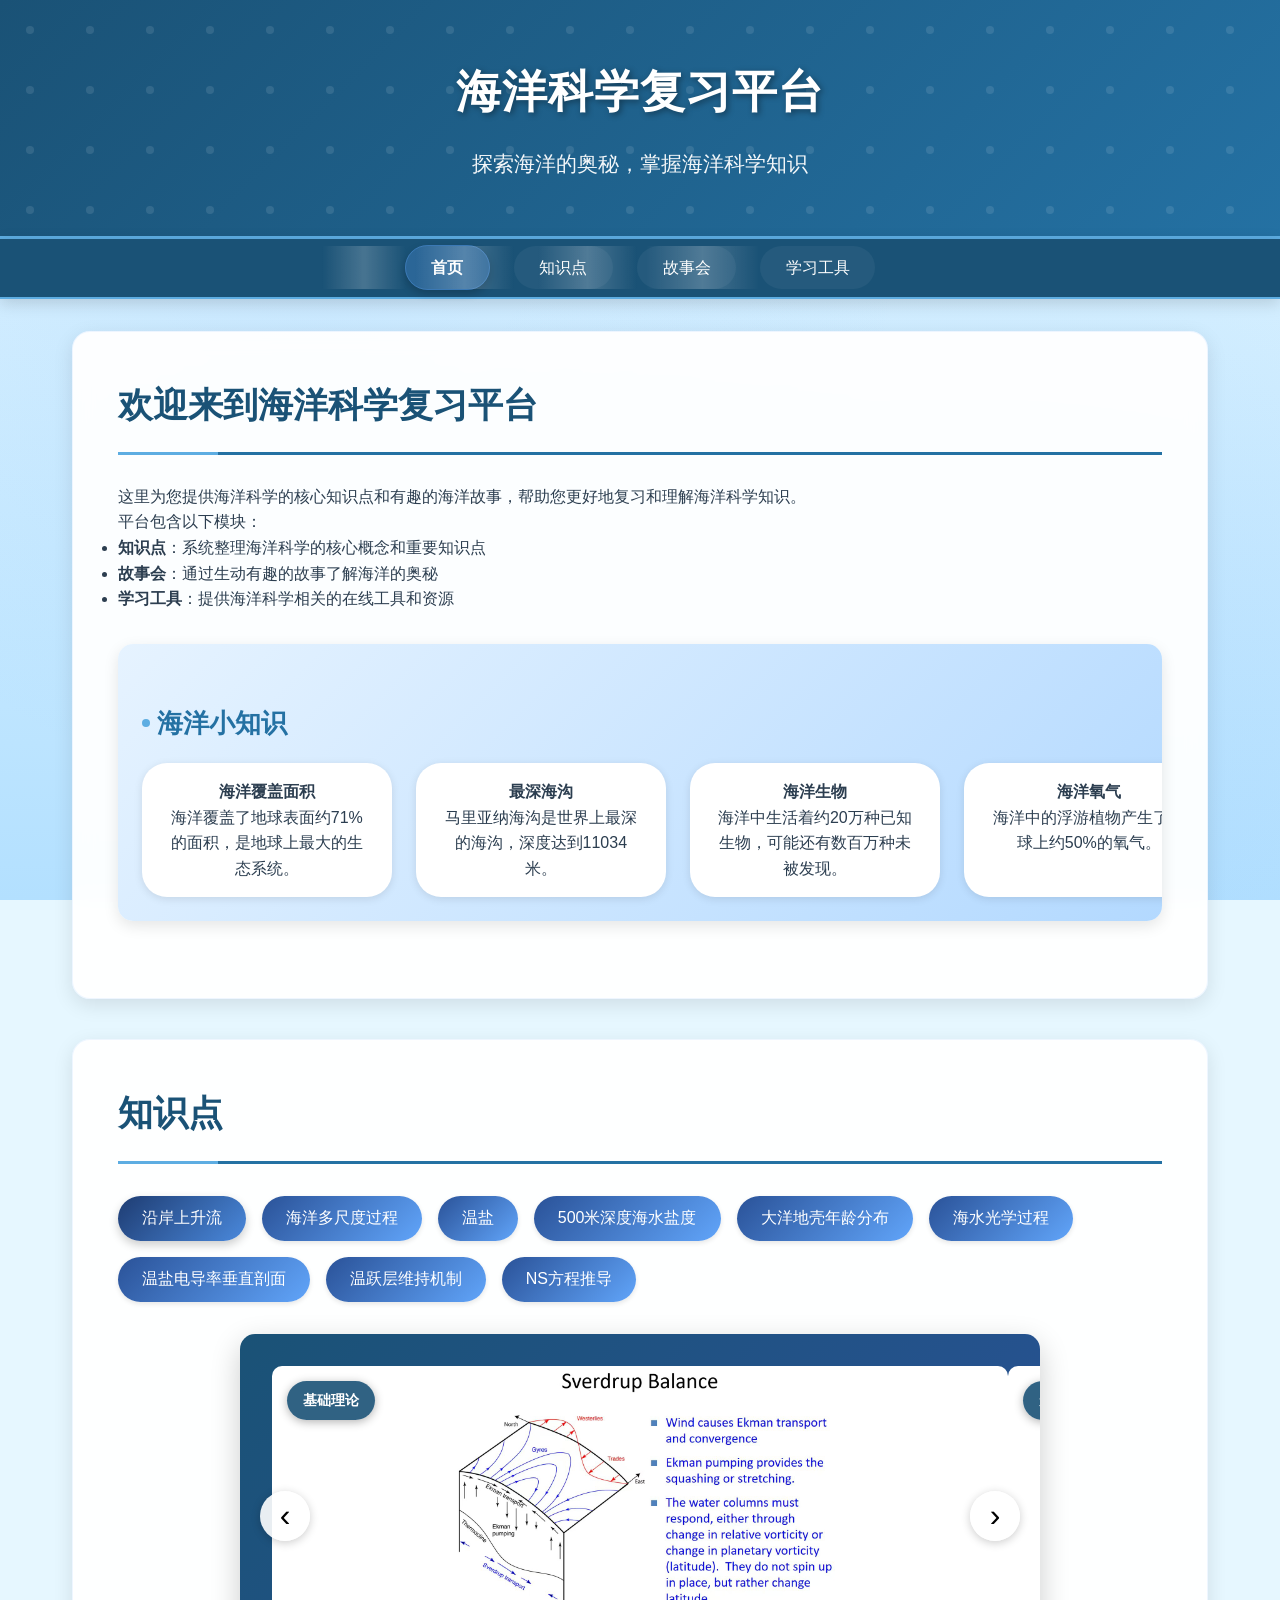
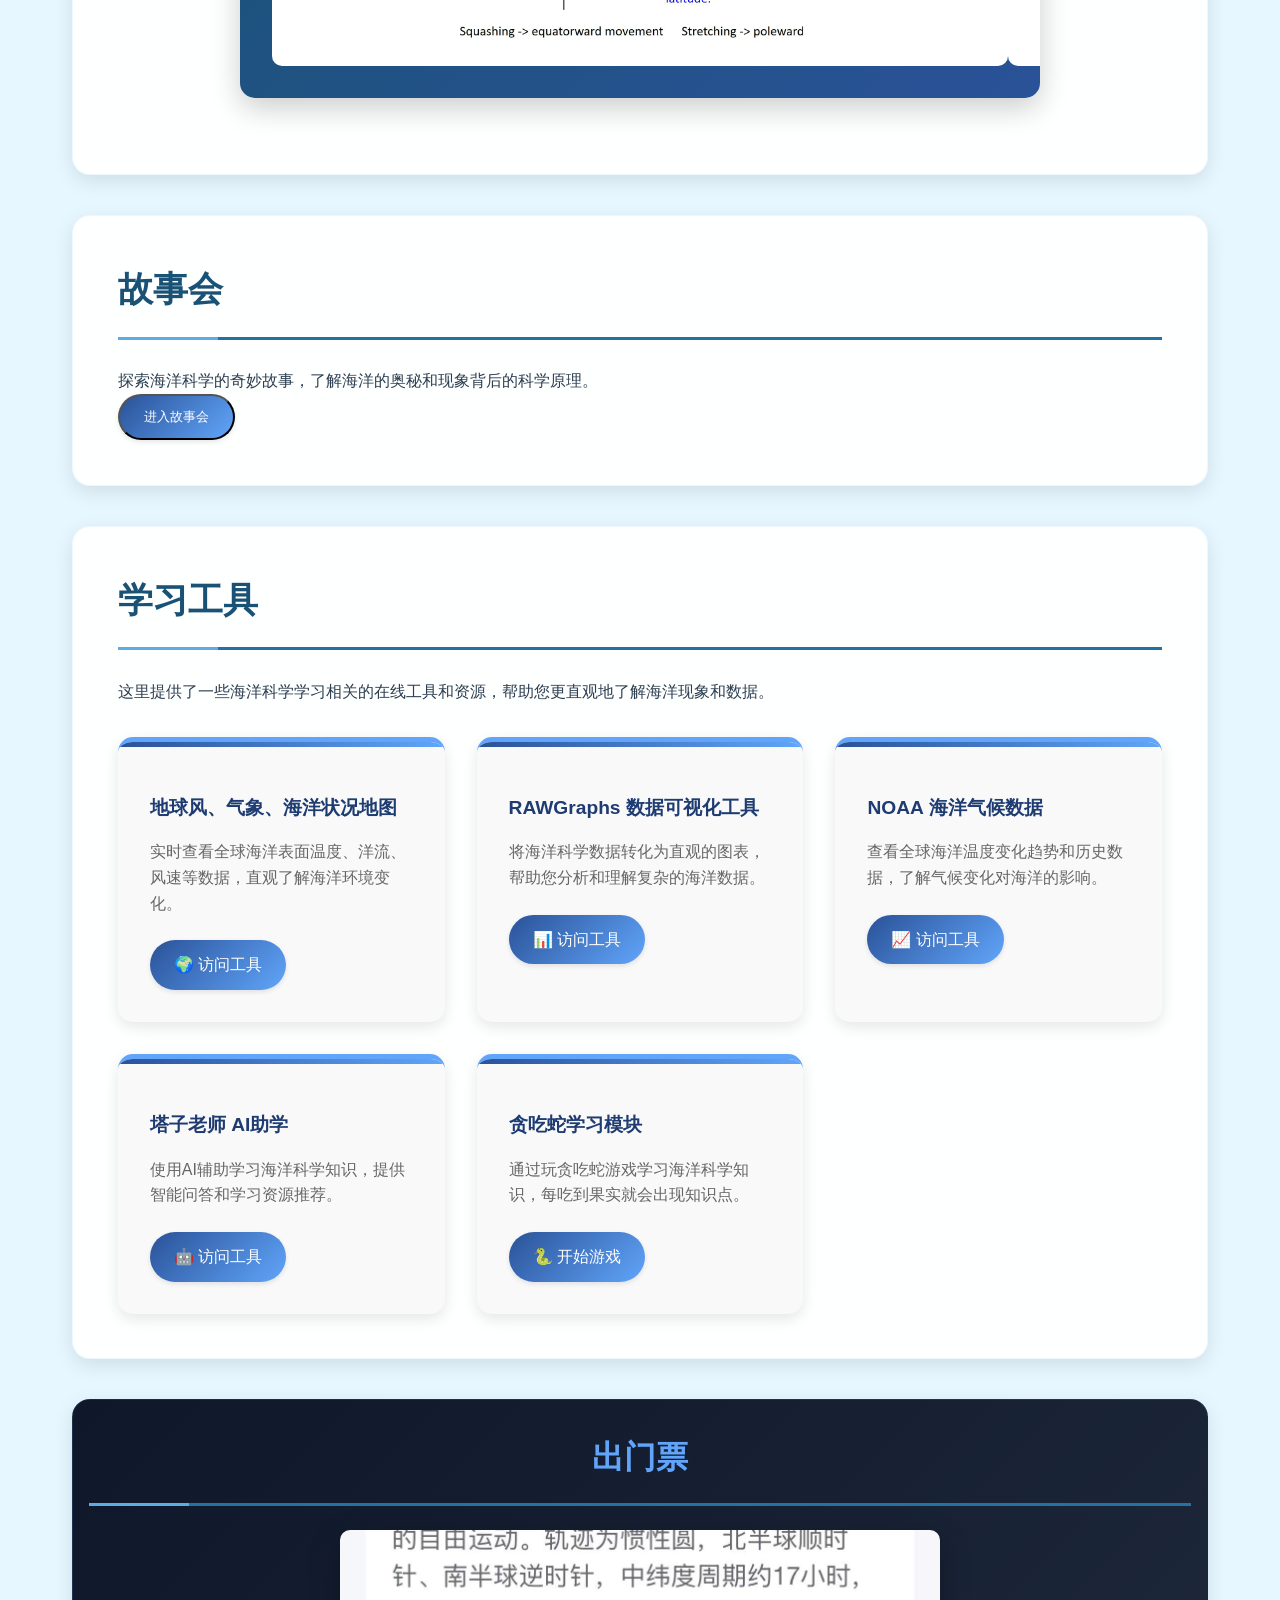
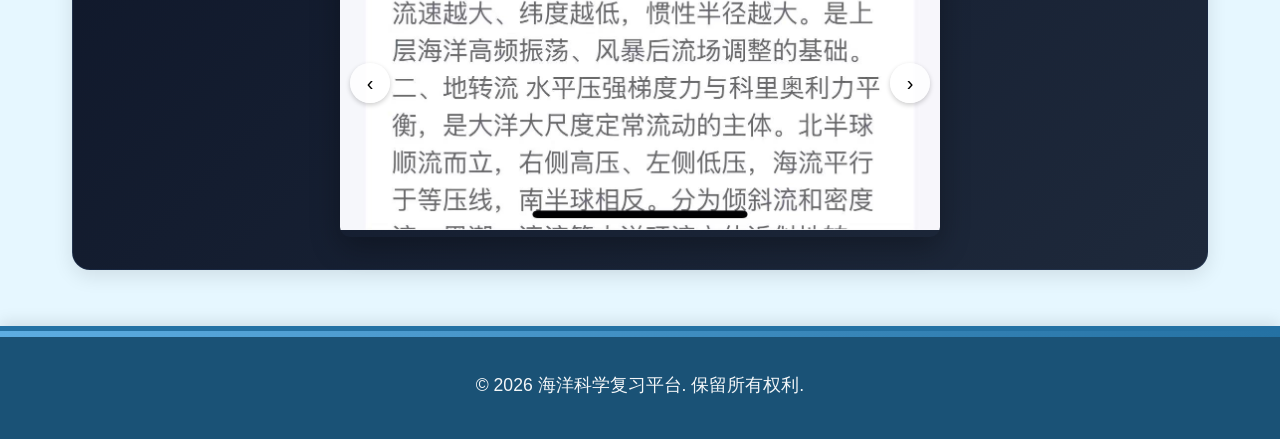
==== commit fc5b6d9b: "Update index.html" ====
--- a/index.html
+++ b/index.html
@@ -82,19 +82,19 @@
                 <div class="knowledge-carousel-wrapper">
                     <div class="knowledge-carousel-track">
                         <div class="knowledge-carousel-item" data-knowledge="theory" data-topic="upwelling">
-                            <img src="../沿岸上升流/微信图片_20260409132640_282_37.jpg" alt="基础理论" />
+                            <img src="沿岸上升流/微信图片_20260409132640_282_37.jpg" alt="基础理论" />
                             <span class="knowledge-name">基础理论</span>
                         </div>
                         <div class="knowledge-carousel-item" data-knowledge="formation" data-topic="upwelling">
-                            <img src="../沿岸上升流/微信图片_20260409132649_284_37.jpg" alt="形成机制" />
+                            <img src="沿岸上升流/微信图片_20260409132649_284_37.jpg" alt="形成机制" />
                             <span class="knowledge-name">形成机制</span>
                         </div>
                         <div class="knowledge-carousel-item" data-knowledge="ecology" data-topic="upwelling">
-                            <img src="../沿岸上升流/微信图片_20260409132653_285_37.jpg" alt="生态效应" />
+                            <img src="沿岸上升流/微信图片_20260409132653_285_37.jpg" alt="生态效应" />
                             <span class="knowledge-name">生态效应</span>
                         </div>
                         <div class="knowledge-carousel-item" data-knowledge="summary" data-topic="upwelling">
-                            <img src="../沿岸上升流/微信图片_20260409132700_286_37.jpg" alt="重点总结" />
+                            <img src="沿岸上升流/微信图片_20260409132700_286_37.jpg" alt="重点总结" />
                             <span class="knowledge-name">重点总结</span>
                         </div>
                     </div>
@@ -108,7 +108,7 @@
                 <div class="knowledge-carousel-wrapper">
                     <div class="knowledge-carousel-track">
                         <div class="knowledge-carousel-item" data-knowledge="spectral" data-topic="multi-scale">
-                            <img src="../海洋多尺度过程时空谱图/微信图片_20260409132427_266_37.jpg" alt="时空谱图" />
+                            <img src="海洋多尺度过程时空谱图/微信图片_20260409132427_266_37.jpg" alt="时空谱图" />
                             <span class="knowledge-name">时空谱图分析</span>
                         </div>
                     </div>
@@ -122,7 +122,7 @@
                 <div class="knowledge-carousel-wrapper">
                     <div class="knowledge-carousel-track">
                         <div class="knowledge-carousel-item" data-knowledge="temperature-salinity" data-topic="temperature-salinity">
-                            <img src="../温盐/屏幕截图 2026-04-09 185534.png" alt="温盐图" />
+                            <img src="温盐/屏幕截图 2026-04-09 185534.png" alt="温盐图" />
                             <span class="knowledge-name">温盐分析</span>
                         </div>
                     </div>
@@ -136,7 +136,7 @@
                 <div class="knowledge-carousel-wrapper">
                     <div class="knowledge-carousel-track">
                         <div class="knowledge-carousel-item" data-knowledge="500m-salinity" data-topic="500m-salinity">
-                            <img src="../500 米深度海水盐度/屏幕截图 2026-04-09 191024.png" alt="500米深度海水盐度" />
+                            <img src="500 米深度海水盐度/屏幕截图 2026-04-09 191024.png" alt="500米深度海水盐度" />
                             <span class="knowledge-name">500米深度海水盐度</span>
                         </div>
                     </div>
@@ -150,7 +150,7 @@
                 <div class="knowledge-carousel-wrapper">
                     <div class="knowledge-carousel-track">
                         <div class="knowledge-carousel-item" data-knowledge="ocean-crust-age" data-topic="ocean-crust-age">
-                            <img src="../大洋地壳年龄分布/屏幕截图 2026-04-09 193112.png" alt="大洋地壳年龄分布" />
+                            <img src="大洋地壳年龄分布/屏幕截图 2026-04-09 193112.png" alt="大洋地壳年龄分布" />
                             <span class="knowledge-name">大洋地壳年龄分布</span>
                         </div>
                     </div>
@@ -164,7 +164,7 @@
                 <div class="knowledge-carousel-wrapper">
                     <div class="knowledge-carousel-track">
                         <div class="knowledge-carousel-item" data-knowledge="ocean-optics" data-topic="ocean-optics">
-                            <img src="../海水光学过程示意图/屏幕截图 2026-04-09 194206.png" alt="海水光学过程" />
+                            <img src="海水光学过程示意图/屏幕截图 2026-04-09 194206.png" alt="海水光学过程" />
                             <span class="knowledge-name">海水光学过程</span>
                         </div>
                     </div>
@@ -178,7 +178,7 @@
                 <div class="knowledge-carousel-wrapper">
                     <div class="knowledge-carousel-track">
                         <div class="knowledge-carousel-item" data-knowledge="temp-salinity-profile" data-topic="temp-salinity-profile">
-                            <img src="../海水温  盐  电导率垂直剖面图/屏幕截图 2026-04-09 193734.png" alt="温盐电导率垂直剖面" />
+                            <img src="海水温  盐  电导率垂直剖面图/屏幕截图 2026-04-09 193734.png" alt="温盐电导率垂直剖面" />
                             <span class="knowledge-name">温盐电导率垂直剖面</span>
                         </div>
                     </div>
@@ -192,7 +192,7 @@
                 <div class="knowledge-carousel-wrapper">
                     <div class="knowledge-carousel-track">
                         <div class="knowledge-carousel-item" data-knowledge="thermocline-maintenance" data-topic="thermocline-maintenance">
-                            <img src="../温跃层维持机制/屏幕截图 2026-04-09 195303.png" alt="温跃层维持机制" />
+                            <img src="温跃层维持机制/屏幕截图 2026-04-09 195303.png" alt="温跃层维持机制" />
                             <span class="knowledge-name">温跃层维持机制</span>
                         </div>
                     </div>
@@ -206,11 +206,11 @@
                 <div class="knowledge-carousel-wrapper">
                     <div class="knowledge-carousel-track">
                         <div class="knowledge-carousel-item" data-knowledge="ns-equation-1" data-topic="ns-equation">
-                            <img src="../NS方程推导/e0b65c9dc15aa2f09f769b7a82db2be5.jpg" alt="NS方程推导1" />
+                            <img src="NS方程推导/e0b65c9dc15aa2f09f769b7a82db2be5.jpg" alt="NS方程推导1" />
                             <span class="knowledge-name">NS方程推导1</span>
                         </div>
                         <div class="knowledge-carousel-item" data-knowledge="ns-equation-2" data-topic="ns-equation">
-                            <img src="../NS方程推导/ecb1b8f8662efb791939652ee848b9d5.jpg" alt="NS方程推导2" />
+                            <img src="NS方程推导/ecb1b8f8662efb791939652ee848b9d5.jpg" alt="NS方程推导2" />
                             <span class="knowledge-name">NS方程推导2</span>
                         </div>
                     </div>
@@ -604,13 +604,13 @@
                             <li>航空航天技术</li>
                             
                             <li><strong>五、学习资源</strong></li>
-                            <li><a href="../NS方程推导/黄芷琪3250100520 N-S方程.pptx" target="_blank" style="color: #2a5298; text-decoration: underline;">点击查看NS方程推导PPT</a></li>
+                            <li><a href="NS方程推导/黄芷琪3250100520 N-S方程.pptx" target="_blank" style="color: #2a5298; text-decoration: underline;">点击查看NS方程推导PPT</a></li>
                             <li><strong>六、视频讲解</strong></li>
                             <li>以下是熊学军老师关于NS方程推导的讲课视频：</li>
                             <li>
                                 <div class="video-container">
                                     <video controls width="100%" height="auto">
-                                        <source src="../熊学军老师讲课视频/海洋科学基础2026_20260409_20430564.mp4" type="video/mp4">
+                                        <source src="熊学军老师讲课视频/海洋科学基础2026_20260409_20430564.mp4" type="video/mp4">
                                         您的浏览器不支持视频播放。
                                     </video>
                                 </div>
@@ -712,7 +712,7 @@
                     </ol>
                     <p>这个过程不仅仅是美丽的景象，也是海洋能量传输的重要方式，甚至可以被用来发电（如波浪能）。</p>
                     <div style="margin: 1.5rem 0;">
-                        <a href="../表面重力波/Theory and Applications of Ocean Surface Waves.pptx" target="_blank" class="tool-link">
+                        <a href="表面重力波/Theory and Applications of Ocean Surface Waves.pptx" target="_blank" class="tool-link">
                             📁 查看表面重力波PPT文件
                         </a>
                     </div>
@@ -848,19 +848,19 @@
                 <div class="carousel-wrapper">
                     <div class="carousel-track">
                         <div class="ticket-item">
-                            <img src="../出门票/58e909b0d8abc9425ea01c38ce9365a3.jpg" alt="出门票1" />
+                            <img src="出门票/58e909b0d8abc9425ea01c38ce9365a3.jpg" alt="出门票1" />
                         </div>
                         <div class="ticket-item">
-                            <img src="../出门票/95e17fa95008e19de2c327e54623ec1b.jpg" alt="出门票2" />
+                            <img src="出门票/95e17fa95008e19de2c327e54623ec1b.jpg" alt="出门票2" />
                         </div>
                         <div class="ticket-item">
-                            <img src="../出门票/b216f4f38cd3445b1d9a9c15f3587d68.jpg" alt="出门票3" />
+                            <img src="出门票/b216f4f38cd3445b1d9a9c15f3587d68.jpg" alt="出门票3" />
                         </div>
                         <div class="ticket-item">
-                            <img src="../出门票/e82c12458f8282a767a417b7f61b665c.jpg" alt="出门票4" />
+                            <img src="出门票/e82c12458f8282a767a417b7f61b665c.jpg" alt="出门票4" />
                         </div>
                         <div class="ticket-item">
-                            <img src="../出门票/补充.jpg" alt="出门票5" />
+                            <img src="出门票/补充.jpg" alt="出门票5" />
                         </div>
                     </div>
                 </div>
@@ -1280,4 +1280,4 @@
         });
     </script>
 </body>
-</html>+</html>
